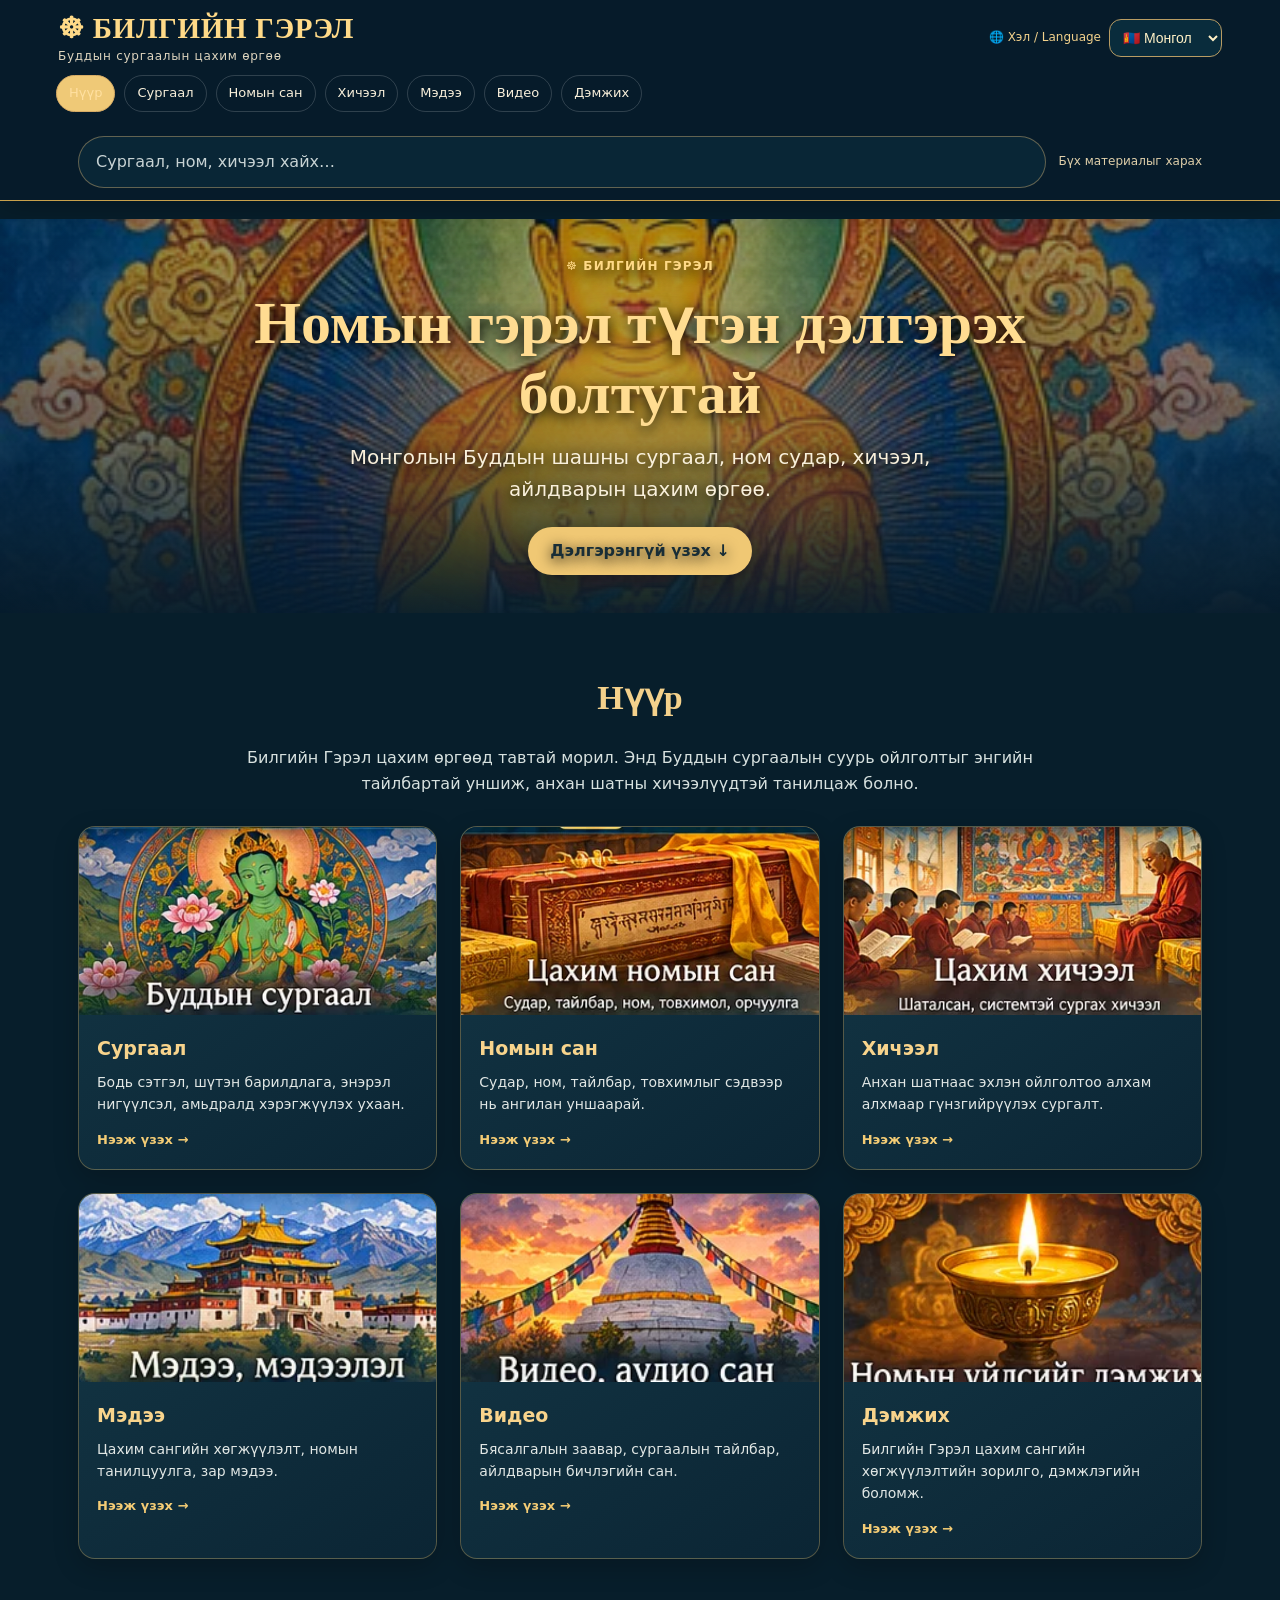
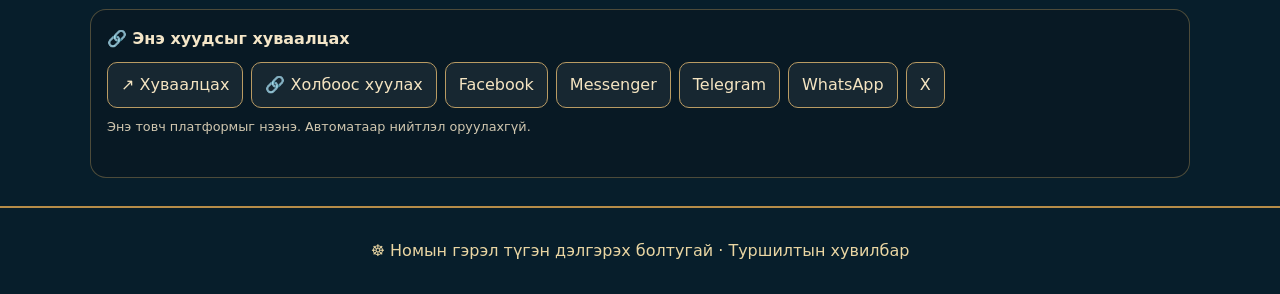
==== index.html @ 4ef9be3d "Add files via upload Signed-off-by: baajiika-cloud <baajiika@gmail.com>" ====
<!DOCTYPE html>

<html lang="mn"><head><meta charset="utf-8"/><meta content="width=device-width,initial-scale=1" name="viewport"/><meta content="#071e2b" name="theme-color"/><title>Билгийн Гэрэл — бүх төхөөрөмжийн сайт</title><style>*{box-sizing:border-box}html{scroll-behavior:smooth}body{margin:0;background:#071e2b;color:#f9f0db;font-family:system-ui,-apple-system,"Segoe UI",Arial,sans-serif;line-height:1.6}a{color:inherit}a:focus-visible{outline:3px solid #f8cb6c;outline-offset:4px}header{position:sticky;top:0;z-index:20;background:#071c2bf2;border-bottom:1px solid #c9a14c;backdrop-filter:blur(12px)}.head{max-width:1200px;margin:auto;display:flex;align-items:center;justify-content:space-between;gap:12px;padding:12px 18px}.brand{text-decoration:none;color:#ffda88;font:bold clamp(20px,3vw,29px) Georgia,serif;line-height:1.15}.brand small{display:block;color:#ded5bf;font:12px system-ui;margin-top:4px}.nav{display:flex;gap:5px;flex-wrap:wrap;justify-content:center;max-width:1200px;margin:auto;padding:0 10px 11px}.nav a{text-decoration:none;border:1px solid #ffffff2a;border-radius:999px;padding:7px 12px;font-size:13px}.nav a:hover,.nav a[aria-current=page]{background:#efc977;color:#142c37;border-color:#efc977}.hero{min-height:clamp(330px,48vw,570px);position:relative;display:grid;place-items:center;text-align:center;isolation:isolate;overflow:hidden;background:#1d4553}.hero:before{content:"";position:absolute;inset:0;z-index:-2;background-image:linear-gradient(180deg,#04152242,#05152280 55%,#061b2bee),var(--hero);background-position:center;background-size:cover;animation:reveal 1.1s ease both,zoom 24s ease-in-out infinite alternate}.hero:after{content:"";position:absolute;inset:0;z-index:-1;background:radial-gradient(ellipse,#061c2a24 0%,#04162270 90%)}.hero-inner{padding:38px 18px;max-width:900px;text-shadow:0 3px 14px #000}.eyebrow{color:#ffda87;font-weight:700;letter-spacing:.1em;font-size:12px}.hero h1{font:bold clamp(30px,6vw,60px) Georgia,serif;color:#ffdc91;line-height:1.16;margin:13px auto}.hero p{font-size:clamp(14px,2vw,20px);max-width:680px;margin:0 auto}.cta{display:inline-block;text-decoration:none;background:#f0c874;color:#182d36;border-radius:30px;padding:11px 22px;font-weight:750;margin-top:22px;box-shadow:0 5px 25px #0005}.container{max-width:1160px;margin:auto;padding:36px 18px 64px}.intro{max-width:820px;margin:0 auto 30px;text-align:center}.intro h2{font:700 clamp(23px,4vw,34px) Georgia,serif;color:#f4d18b}.intro p{color:#d7e1df}.grid{display:grid;grid-template-columns:repeat(3,minmax(0,1fr));gap:18px}.card{display:block;text-decoration:none;background:#102f3d;border:1px solid #ad8c4a78;border-radius:17px;overflow:hidden;box-shadow:0 8px 26px #0003;transition:transform .25s,box-shadow .25s}.card:hover{transform:translateY(-5px);box-shadow:0 14px 30px #0007}.card img{width:100%;aspect-ratio:16/9;object-fit:cover;display:block}.card .content{padding:18px}.card h3{margin:0 0 7px;color:#f8d48c;font-size:19px}.card p{font-size:14px;color:#e1e7e5;margin:0 0 10px}.more{color:#f4cc75;font-weight:700;font-size:13px}.article{max-width:800px;margin:auto;background:#102d3b;border:1px solid #c5a35c69;border-radius:18px;padding:clamp(20px,5vw,45px)}.article h2{color:#f5d18b;font:700 clamp(24px,4vw,36px) Georgia,serif}.article p{white-space:pre-line;font-size:16px;line-height:1.95}.back{display:inline-block;margin-bottom:12px;color:#f4cf80}.notice{border-left:3px solid #e8c77d;padding:14px 18px;background:#1d3a44;color:#e6dfc9;border-radius:6px;margin-top:22px}.foot{background:#061724;border-top:1px solid #947641;padding:28px 16px;text-align:center;color:#d8cbaa;font-size:13px}.foot b{color:#f6d38b}.section-tiles{margin-top:24px}.tag{color:#f0cc86;font-size:12px;letter-spacing:.06em}@keyframes reveal{from{opacity:.35}to{opacity:1}}@keyframes zoom{from{transform:scale(1)}to{transform:scale(1.08)}}@media(max-width:800px){.grid{grid-template-columns:repeat(2,minmax(0,1fr))}.nav{flex-wrap:nowrap;justify-content:flex-start;overflow-x:auto;scrollbar-width:thin;padding-bottom:10px}.nav a{white-space:nowrap;flex:none}.hero{min-height:370px}}@media(max-width:520px){.grid{grid-template-columns:1fr}.head{padding:11px 14px}.hero{min-height:350px}.hero-inner{padding:25px 16px}.container{padding:25px 14px 45px}.card img{aspect-ratio:2/1}}@media(prefers-reduced-motion:reduce){*,*:before,*:after{animation:none!important;transition:none!important;scroll-behavior:auto!important}}

.page-section{scroll-margin-top:116px;border-bottom:2px solid #b68c48;min-height:55vh} .page-section:not(:first-child){padding-top:18px}.page-section:not(:first-child) .hero{min-height:290px} .page-section:target{animation:pageIn .55s ease both}@keyframes pageIn{from{opacity:.45;transform:translateY(15px)}to{opacity:1;transform:translateY(0)}} .nav{overflow-x:auto;flex-wrap:nowrap;justify-content:flex-start;scrollbar-width:thin}.nav a{white-space:nowrap;flex:none} .page-section .container{padding-bottom:32px} @media(prefers-reduced-motion:reduce){*,*:before,*:after{animation:none!important;scroll-behavior:auto!important}}
/* 2026 design refresh */
:root{color-scheme:dark;--gold:#f4d18b;--ink:#071e2b}body{overflow-x:hidden}html{scroll-padding-top:128px}header{box-shadow:0 6px 28px #0004}.head{min-height:68px}.brand{letter-spacing:.025em}.nav{gap:9px;padding:0 16px 12px}.nav a{transition:background .2s,transform .2s}.nav a:active{transform:scale(.96)}.card{background:linear-gradient(145deg,#143746,#0b2534);border-color:#d4af635c}.card img{background:#1b4350}.card .content{min-height:125px}.article{box-shadow:0 20px 70px #0003}.article p{overflow-wrap:anywhere}.hero:after{pointer-events:none}.tool-row{max-width:1160px;margin:0 auto;padding:12px 18px;display:flex;align-items:center;gap:12px;flex-wrap:wrap}.search-input{flex:1;min-width:180px;border:1px solid #bba06d80;border-radius:999px;background:#092636;color:#fff;padding:12px 17px;font:inherit}.search-input::placeholder{color:#c8d3d4}.tool-note{font-size:12px;color:#dfcfaa}.quick-btn{border:1px solid #caa65d;border-radius:999px;background:#163947;color:#f9dda0;padding:9px 14px;cursor:pointer;font:inherit}.lesson-actions{display:flex;gap:8px;flex-wrap:wrap;margin-top:14px}.lesson-btn{border:1px solid #cba763;border-radius:10px;padding:9px 12px;color:#ffe4a7;background:#173c48;cursor:pointer;font:inherit}.lesson-btn[aria-pressed=true]{background:#f1ce86;color:#08202c}.reading-guide{background:#0b2b39;border:1px solid #bda06755;border-radius:16px;padding:20px;margin:22px auto;max-width:800px}.reading-guide h3{color:#f4d18b;margin-top:0}.reading-guide p{margin:9px 0}.search-empty{padding:16px;color:#f2d69b}.mobile-top{display:none}.skip-link{position:absolute;left:-999px;top:0;background:#f4d18b;color:#081d29;padding:10px;z-index:100}.skip-link:focus{left:8px}@media(max-width:640px){.head{min-height:58px}.brand{font-size:20px}.mobile-top{display:flex;align-items:center;gap:9px}.nav{scroll-snap-type:x proximity}.nav a{scroll-snap-align:start;min-height:39px;display:inline-flex;align-items:center}.hero{min-height:320px}.hero h1{font-size:clamp(29px,9vw,42px)}.card .content{padding:16px}.article{border-radius:12px;padding:20px 17px}.tool-row{padding:10px 14px}.page-section{scroll-margin-top:112px}}@media(min-width:1200px){.grid{gap:23px}.card img{aspect-ratio:1.9}}
.card[hidden]{display:none!important}
/* Билгийн Гэрэл · хөдөлгөөнт, дасан зохицох загвар */
.menu-toggle{display:none;align-items:center;gap:9px;background:#173c4b;color:#ffe0a0;border:1px solid #d9b66b;border-radius:12px;padding:10px 14px;font-weight:750;font-size:15px;cursor:pointer}
.menu-toggle svg{width:22px;height:22px;stroke:currentColor;fill:none;stroke-width:2;stroke-linecap:round}
.hero:before{animation:reveal 1.1s ease both,zoom 32s ease-in-out infinite alternate;background-position:center 43%;filter:saturate(1.08) brightness(1.1)}
.hero:after{background:radial-gradient(ellipse at 50% 38%,transparent 0%,#04182742 64%,#041827b3 100%)}
.hero-inner{position:relative;z-index:1;animation:heroRise .8s ease both}
.hero .cta{transition:transform .25s ease,box-shadow .25s ease}
.hero .cta:hover{transform:translateY(-3px);box-shadow:0 10px 28px #0007}
.card{transition:transform .35s ease,box-shadow .35s ease,border-color .35s ease}
.card:hover{transform:translateY(-6px);box-shadow:0 16px 36px #0005}
@keyframes heroRise{from{opacity:0;transform:translateY(16px)}to{opacity:1;transform:translateY(0)}}
@keyframes softGlow{0%,100%{opacity:.25;transform:scale(.96)}50%{opacity:.5;transform:scale(1.06)}}
.hero .hero-inner:before{content:"";position:absolute;inset:3% 14%;z-index:-1;pointer-events:none;background:radial-gradient(ellipse,#f3ca7655,transparent 68%);filter:blur(34px);animation:softGlow 9s ease-in-out infinite}
.reveal-on-scroll{opacity:0;transform:translateY(17px);transition:opacity .65s ease,transform .65s ease}
.reveal-on-scroll.is-visible{opacity:1;transform:none}
@media(max-width:720px){
 .head{padding:12px 16px;min-height:76px}.brand{font-size:clamp(20px,5.2vw,25px)}
 .menu-toggle{display:inline-flex;flex-shrink:0}
 header .nav{display:grid;grid-template-columns:repeat(2,minmax(0,1fr));gap:9px;max-height:0;overflow:hidden;visibility:hidden;opacity:0;padding:0 16px;margin:0;transition:max-height .36s ease,opacity .3s ease,padding .3s ease,visibility .3s}
 header.menu-open .nav{max-height:400px;visibility:visible;opacity:1;padding:10px 16px 16px}
 header .nav a{font-size:15px;text-align:center;padding:12px 8px;background:#103545;border-radius:12px}
 .hero{min-height:clamp(380px,75svh,570px)}
 .hero h1{font-size:clamp(29px,8.4vw,43px);line-height:1.16;max-width:580px}
 .hero-inner{padding:34px 20px 40px}
 .hero p{font-size:clamp(14px,3.8vw,17px);line-height:1.55}
 .hero:before{background-position:center 40%}
 .hero .cta{font-size:16px;padding:11px 20px}
}
@media(max-width:390px){.brand{font-size:19px}.brand small{font-size:10px}.menu-toggle{padding:9px 11px;font-size:14px}}
@media(prefers-reduced-motion:reduce){html{scroll-behavior:auto}.hero:before,.hero-inner,.hero .hero-inner:before{animation:none!important}.reveal-on-scroll{opacity:1;transform:none;transition:none}.card,.hero .cta{transition:none}}

/* International library extension — keeps existing layout and content */
.head{flex-wrap:wrap}.locale-control{display:flex;align-items:center;gap:8px;margin-left:auto}.locale-control label{font-size:12px;color:#f3d28c}.locale-control select{max-width:160px;background:#092c3c;color:#fff1c6;border:1px solid #b89c63;border-radius:12px;padding:9px;font-size:14px}.world-library{max-width:1150px;margin:32px auto 60px;padding:26px;border:1px solid #b08a4b;border-radius:22px;background:linear-gradient(135deg,#0d3442,#071f2c);box-shadow:0 16px 44px #0003}.world-head{text-align:center}.world-head>span{letter-spacing:.17em;color:#c9aa70;font-size:11px}.world-head h2{font-size:clamp(25px,4vw,38px);color:#f2d28b;margin:12px 0}.world-head p{max-width:750px;margin:0 auto 24px;line-height:1.65}.world-filters{display:grid;grid-template-columns:2fr 1fr;gap:12px;margin:20px 0}.world-filters input,.world-filters select{width:100%;min-width:0;background:#082432;color:#f6e9ce;border:1px solid #9b8357;border-radius:12px;padding:14px}.world-grid{display:grid;grid-template-columns:repeat(3,minmax(0,1fr));gap:16px}.world-card{border:1px solid #5b6670;border-radius:17px;background:#103b49;padding:22px;min-width:0;transition:transform .25s ease,border-color .25s ease}.world-card:hover{transform:translateY(-4px);border-color:#e2bd76}.world-symbol{font-size:29px}.world-card h3{color:#f3d28c;margin:12px 0 4px;font-size:20px}.world-card small{color:#b8cbd0}.world-card p{line-height:1.6}.world-status{display:inline-block;color:#d7c7a5;border:1px solid #857554;border-radius:99px;padding:5px 9px;font-size:11px}.world-disclaimer{font-size:13px;color:#c6c8c4;margin:20px 0 0}@media(max-width:740px){.head{gap:10px}.locale-control{order:3;width:100%;justify-content:flex-end}.world-library{padding:16px;margin:24px 12px}.world-grid{grid-template-columns:repeat(2,minmax(0,1fr))}.world-filters{grid-template-columns:1fr}.world-card{padding:15px}.world-card h3{font-size:17px}}@media(max-width:420px){.world-grid{grid-template-columns:1fr}}@media(prefers-reduced-motion:reduce){.world-card{transition:none}.world-card:hover{transform:none}}
</style><style>
/* Нэг удаад нэг үндсэн хуудас */
.page-section{display:none!important}
.page-section.active-page{display:block!important;animation:pageEnter .35s ease both}
@keyframes pageEnter{from{opacity:.5;transform:translateY(10px)}to{opacity:1;transform:none}}
.nav a[aria-current="page"]{color:#ffe0a0;border-color:#d7ac66}
@media(prefers-reduced-motion:reduce){.page-section.active-page{animation:none}}
</style><meta content="Билгийн Гэрэл — Буддын сургаал, хичээл, олон улсын номын сан, мэдээ, видео номлолын цахим өргөө." name="description"/><meta content="website" property="og:type"/><meta content="Билгийн Гэрэл" property="og:site_name"/><meta content="Билгийн Гэрэл — Буддын сургаалын цахим өргөө" property="og:title"/><meta content="Буддын сургаал, номын сан, хичээл, мэдээ, видео номлолыг нэг дороос." property="og:description"/><meta content="https://bilgiin-gerel.vercel.app/" property="og:url"/><meta content="summary" name="twitter:card"/><meta content="Билгийн Гэрэл" name="twitter:title"/><link href="https://bilgiin-gerel.vercel.app/" rel="canonical"/><style>
.bg-share{margin:18px auto 28px;max-width:1100px;padding:16px;border:1px solid rgba(203,169,98,.35);border-radius:16px;background:rgba(10,25,35,.75);color:#f4e6c8}
.bg-share-title{font-size:1rem;font-weight:700;margin-bottom:10px}.bg-share-links{display:flex;flex-wrap:wrap;gap:8px}
.bg-share button,.bg-share a{display:inline-flex;align-items:center;justify-content:center;gap:5px;min-height:42px;padding:9px 13px;border:1px solid #b99b63;border-radius:10px;background:rgba(255,255,255,.06);color:#f5e5c2;text-decoration:none;font:inherit;cursor:pointer}
.bg-share button:focus-visible,.bg-share a:focus-visible{outline:3px solid #fff;outline-offset:2px}
.bg-share-note{font-size:.8rem;opacity:.85;margin-top:9px}.bg-share-feedback{font-size:.85rem;min-height:1.4em;margin-top:5px}
</style></head><body><a class="skip-link" href="#nuur">Үндсэн агуулга руу очих</a><header><div class="head"><a class="brand" href="#nuur">☸ БИЛГИЙН ГЭРЭЛ<small>Буддын сургаалын цахим өргөө</small></a><button aria-controls="main-nav" aria-expanded="false" class="menu-toggle" id="mobile-menu-toggle" type="button"><svg aria-hidden="true" viewbox="0 0 24 24"><path d="M4 6h16M4 12h16M4 18h16"></path></svg><span>Цэс</span></button><div class="locale-control"><label for="site-language">🌐 <span id="lang-label">Хэл / Language</span></label><select aria-label="Сайтын хэл сонгох" id="site-language"><option value="mn">🇲🇳 Монгол</option><option value="en">🇬🇧 English</option><option value="bo">🏔️ བོད་སྐད།</option><option value="zh">🇨🇳 中文</option><option value="ja">🇯🇵 日本語</option><option value="ko">🇰🇷 한국어</option><option value="ru">🇷🇺 Русский</option></select></div></div><nav aria-label="Үндсэн цэс" class="nav" id="main-nav"><a href="#nuur">Нүүр</a><a href="#surgaal">Сургаал</a><a href="#nom">Номын сан</a><a href="#hicheel">Хичээл</a><a href="#medee">Мэдээ</a><a href="#video">Видео</a><a href="#demjih">Дэмжих</a></nav><div class="tool-row" role="search"><input aria-label="Сайтын материал хайх" class="search-input" id="site-search" placeholder="Сургаал, ном, хичээл хайх…" type="search"/><span aria-live="polite" class="tool-note" id="search-status">Бүх материалыг харах</span></div></header><section class="page-section" id="nuur"><section class="hero" style="--hero:url([data-uri])"><div class="hero-inner"><div class="eyebrow">☸ БИЛГИЙН ГЭРЭЛ</div><h1>Номын гэрэл түгэн дэлгэрэх болтугай</h1><p>Монголын Буддын шашны сургаал, ном судар, хичээл, айлдварын цахим өргөө.</p><a class="cta" href="#nuur-aguulga">Дэлгэрэнгүй үзэх ↓</a></div></section><section class="container" id="nuur-aguulga"><div class="intro"><h2>Нүүр</h2><p>Билгийн Гэрэл цахим өргөөд тавтай морил. Энд Буддын сургаалын суурь ойлголтыг энгийн тайлбартай уншиж, анхан шатны хичээлүүдтэй танилцаж болно.</p></div><div class="grid section-tiles"><a class="card" href="#surgaal"><img alt="Сургаал хэсгийн дүрслэл" decoding="async" loading="lazy" src="[data-uri]"/><div class="content"><h3>Сургаал</h3><p>Бодь сэтгэл, шүтэн барилдлага, энэрэл нигүүлсэл, амьдралд хэрэгжүүлэх ухаан.</p><span class="more">Нээж үзэх →</span></div></a><a class="card" href="#nom"><img alt="Номын сан хэсгийн дүрслэл" decoding="async" loading="lazy" src="[data-uri]"/><div class="content"><h3>Номын сан</h3><p>Судар, ном, тайлбар, товхимлыг сэдвээр нь ангилан уншаарай.</p><span class="more">Нээж үзэх →</span></div></a><a class="card" href="#hicheel"><img alt="Хичээл хэсгийн дүрслэл" decoding="async" loading="lazy" src="[data-uri]"/><div class="content"><h3>Хичээл</h3><p>Анхан шатнаас эхлэн ойлголтоо алхам алхмаар гүнзгийрүүлэх сургалт.</p><span class="more">Нээж үзэх →</span></div></a><a class="card" href="#medee"><img alt="Мэдээ хэсгийн дүрслэл" decoding="async" loading="lazy" src="[data-uri]"/><div class="content"><h3>Мэдээ</h3><p>Цахим сангийн хөгжүүлэлт, номын танилцуулга, зар мэдээ.</p><span class="more">Нээж үзэх →</span></div></a><a class="card" href="#video"><img alt="Видео хэсгийн дүрслэл" decoding="async" loading="lazy" src="[data-uri]"/><div class="content"><h3>Видео</h3><p>Бясалгалын заавар, сургаалын тайлбар, айлдварын бичлэгийн сан.</p><span class="more">Нээж үзэх →</span></div></a><a class="card" href="#demjih"><img alt="Дэмжих хэсгийн дүрслэл" decoding="async" loading="lazy" src="[data-uri]"/><div class="content"><h3>Дэмжих</h3><p>Билгийн Гэрэл цахим сангийн хөгжүүлэлтийн зорилго, дэмжлэгийн боломж.</p><span class="more">Нээж үзэх →</span></div></a></div></section><div class="bg-share" data-share-section="nuur"><div class="bg-share-title">🔗 Энэ хуудсыг хуваалцах</div><div class="bg-share-links"><button data-share="native" type="button">↗ Хуваалцах</button><button data-share="copy" type="button">🔗 Холбоос хуулах</button><button data-share="facebook" type="button">Facebook</button><button data-share="messenger" type="button">Messenger</button><button data-share="telegram" type="button">Telegram</button><button data-share="whatsapp" type="button">WhatsApp</button><button data-share="x" type="button">X</button></div><div class="bg-share-note">Хуваалцах товч нь сонгосон платформыг нээнэ. Автоматаар нийтлэл оруулахгүй.</div><div aria-live="polite" class="bg-share-feedback" role="status"></div></div></section><section class="page-section" id="surgaal"><section class="hero" style="--hero:url([data-uri])"><div class="hero-inner"><div class="eyebrow">☸ БИЛГИЙН ГЭРЭЛ</div><h1>Буддын сургаал</h1><p>Бодь сэтгэл, шүтэн барилдлага, энэрэл нигүүлсэл, амьдралд хэрэгжүүлэх ухаан.</p><a class="cta" href="#surgaal-aguulga">Дэлгэрэнгүй үзэх ↓</a></div></section><section class="container" id="surgaal-aguulga"><div class="intro"><h2>Сургаал</h2><p>Сургаалын гол ойлголтуудыг эхлэгчдэд зориулан хураангуйллаа. Эдгээр нь уламжлалт судрын бүрэн орчуулга бус, танин мэдэхүйн тайлбар юм.</p></div><div class="grid section-tiles"><a class="card" href="#unshih-1"><img alt="Хутагтын дөрвөн үнэн сэдвийн дүрслэл" decoding="async" loading="lazy" src="[data-uri]"/><div class="content"><span class="tag">Сургаал</span><h3>Хутагтын дөрвөн үнэн</h3><p>Зовлон, түүний шалтгаан, гэтлэхүй, гэтлэх мөр.</p><span class="more">Дэлгэрэнгүй унших →</span></div></a><a class="card" href="#unshih-2"><img alt="Бодь сэтгэл сэдвийн дүрслэл" decoding="async" loading="lazy" src="[data-uri]"/><div class="content"><span class="tag">Сургаал</span><h3>Бодь сэтгэл</h3><p>Хамаг амьтны тусын тулд гэгээрэлд тэмүүлэх эрхэм сэтгэл.</p><span class="more">Дэлгэрэнгүй унших →</span></div></a><a class="card" href="#unshih-3"><img alt="Шүтэн барилдлага сэдвийн дүрслэл" decoding="async" loading="lazy" src="[data-uri]"/><div class="content"><span class="tag">Сургаал</span><h3>Шүтэн барилдлага</h3><p>Аливаа үзэгдэл шалтгаан, нөхцөлөөс хамааран үүсдэг.</p><span class="more">Дэлгэрэнгүй унших →</span></div></a><a class="card" href="#unshih-4"><img alt="Арван хар нүгэл ба арван цагаан буян сэдвийн дүрслэл" decoding="async" loading="lazy" src="[data-uri]"/><div class="content"><span class="tag">Сургаал</span><h3>Арван хар нүгэл ба арван цагаан буян</h3><p>Бие, хэл, сэтгэлийн үйлээ хянах тухай.</p><span class="more">Дэлгэрэнгүй унших →</span></div></a></div></section><div class="bg-share" data-share-section="surgaal"><div class="bg-share-title">🔗 Энэ хуудсыг хуваалцах</div><div class="bg-share-links"><button data-share="native" type="button">↗ Хуваалцах</button><button data-share="copy" type="button">🔗 Холбоос хуулах</button><button data-share="facebook" type="button">Facebook</button><button data-share="messenger" type="button">Messenger</button><button data-share="telegram" type="button">Telegram</button><button data-share="whatsapp" type="button">WhatsApp</button><button data-share="x" type="button">X</button></div><div class="bg-share-note">Хуваалцах товч нь сонгосон платформыг нээнэ. Автоматаар нийтлэл оруулахгүй.</div><div aria-live="polite" class="bg-share-feedback" role="status"></div></div></section><section class="page-section" id="nom"><section class="hero" style="--hero:url([data-uri])"><div class="hero-inner"><div class="eyebrow">☸ БИЛГИЙН ГЭРЭЛ</div><h1>Цахим номын сан</h1><p>Судар, ном, тайлбар, товхимлыг сэдвээр нь ангилан уншаарай.</p><a class="cta" href="#nom-aguulga">Дэлгэрэнгүй үзэх ↓</a></div></section><section class="container" id="nom-aguulga"><div class="intro"><h2>Номын сан</h2><p>Номын сангийн туршилтын хэсэгт зохиогчийн эрхийн асуудалгүй, шинээр бичсэн товч тайлбаруудыг байршуулсан. Баталгаажуулсан эх судруудыг цаашид нэмж болно.</p></div><div class="grid section-tiles"><a class="card" href="#unshih-5"><img alt="Гурван эрдэнийн тухай товч уншлага сэдвийн дүрслэл" decoding="async" loading="lazy" src="[data-uri]"/><div class="content"><span class="tag">Номын сан</span><h3>Гурван эрдэнийн тухай товч уншлага</h3><p>Бурхан, Ном, Хувраг гурвын утга.</p><span class="more">Дэлгэрэнгүй унших →</span></div></a><a class="card" href="#unshih-6"><img alt="Өдөр тутмын бясалгалын товхимол сэдвийн дүрслэл" decoding="async" loading="lazy" src="[data-uri]"/><div class="content"><span class="tag">Номын сан</span><h3>Өдөр тутмын бясалгалын товхимол</h3><p>Анхаарал, амьсгал, эргэцүүллийн энгийн дадал.</p><span class="more">Дэлгэрэнгүй унших →</span></div></a><a class="card" href="#unshih-7"><img alt="Шантидевагийн сургаалтай танилцах нь сэдвийн дүрслэл" decoding="async" loading="lazy" src="[data-uri]"/><div class="content"><span class="tag">Номын сан</span><h3>Шантидевагийн сургаалтай танилцах нь</h3><p>“Бодьсадвын явдалд орохуй” бүтээлийн сэдэвчилсэн танилцуулга.</p><span class="more">Дэлгэрэнгүй унших →</span></div></a></div><section class="world-library" id="world-library"><div class="world-head"><span>☸ INTERNATIONAL LIBRARY</span><h2 id="world-title">Олон улсын номын сан</h2><p id="world-note">Энэ хэсэгт дэлхийн олон орны эх судар, тайлбар, орчуулгыг эх сурвалж болон зохиогчийн эрхийг нягталсны дараа нэмнэ.</p></div><div class="world-filters"><input aria-label="Номын сангийн хайлт" id="world-search" placeholder="Номын нэр, хэл, сэдвээр хайх" type="search"/><select aria-label="Номын сангийн төрөл" id="world-filter"><option value="all">Бүх сан</option><option value="mn">Монгол номын сан</option><option value="bo">Төвөд номын сан</option><option value="pi">Пали судрын сан</option><option value="sa">Санскрит судрын сан</option><option value="zh">Хятад судрын сан</option><option value="other">Дэлхийн бусад орны сан</option></select></div><div class="world-grid"><article class="world-card" data-coll="mn" data-search="Монгол номын сан Mongolian texts Монгол хэл дээрх сургаал, тайлбар, ном судар"><span class="world-symbol">☸</span><h3>Монгол номын сан</h3><small>Mongolian texts</small><p>Монгол хэл дээрх сургаал, тайлбар, ном судар</p><span class="world-status">Материал нэмэхээр төлөвлөсөн</span></article><article class="world-card" data-coll="bo" data-search="Төвөд номын сан Tibetan texts Канжуур, Данжуур, төвөд хэлний тайлбар зохиол"><span class="world-symbol">📜</span><h3>Төвөд номын сан</h3><small>Tibetan texts</small><p>Канжуур, Данжуур, төвөд хэлний тайлбар зохиол</p><span class="world-status">Материал нэмэхээр төлөвлөсөн</span></article><article class="world-card" data-coll="pi" data-search="Пали судрын сан Pali Canon Типитака, Никая болон тайлбарууд"><span class="world-symbol">🍃</span><h3>Пали судрын сан</h3><small>Pali Canon</small><p>Типитака, Никая болон тайлбарууд</p><span class="world-status">Материал нэмэхээр төлөвлөсөн</span></article><article class="world-card" data-coll="sa" data-search="Санскрит судрын сан Sanskrit texts Их хөлгөний судар, шастирын эх сурвалж"><span class="world-symbol">🪷</span><h3>Санскрит судрын сан</h3><small>Sanskrit texts</small><p>Их хөлгөний судар, шастирын эх сурвалж</p><span class="world-status">Материал нэмэхээр төлөвлөсөн</span></article><article class="world-card" data-coll="zh" data-search="Хятад судрын сан Chinese texts Хятад хэлний Буддын судар, тайлбар"><span class="world-symbol">📖</span><h3>Хятад судрын сан</h3><small>Chinese texts</small><p>Хятад хэлний Буддын судар, тайлбар</p><span class="world-status">Материал нэмэхээр төлөвлөсөн</span></article><article class="world-card" data-coll="other" data-search="Дэлхийн бусад орны сан World collections Англи, Япон, Солонгос, Орос болон бусад хэл"><span class="world-symbol">🌏</span><h3>Дэлхийн бусад орны сан</h3><small>World collections</small><p>Англи, Япон, Солонгос, Орос болон бусад хэл</p><span class="world-status">Материал нэмэхээр төлөвлөсөн</span></article></div><p hidden="" id="world-empty">Илэрц олдсонгүй.</p><p class="world-disclaimer" id="world-disclaimer">Одоогоор эдгээр нь номын сангийн ангилал юм. Бодит судар, PDF болон орчуулгыг эх сурвалж, зөвшөөрлийг баталгаажуулсны дараа байршуулна.</p></section></section><div class="bg-share" data-share-section="nom"><div class="bg-share-title">🔗 Энэ хуудсыг хуваалцах</div><div class="bg-share-links"><button data-share="native" type="button">↗ Хуваалцах</button><button data-share="copy" type="button">🔗 Холбоос хуулах</button><button data-share="facebook" type="button">Facebook</button><button data-share="messenger" type="button">Messenger</button><button data-share="telegram" type="button">Telegram</button><button data-share="whatsapp" type="button">WhatsApp</button><button data-share="x" type="button">X</button></div><div class="bg-share-note">Хуваалцах товч нь сонгосон платформыг нээнэ. Автоматаар нийтлэл оруулахгүй.</div><div aria-live="polite" class="bg-share-feedback" role="status"></div></div></section><section class="page-section" id="hicheel"><section class="hero" style="--hero:url([data-uri])"><div class="hero-inner"><div class="eyebrow">☸ БИЛГИЙН ГЭРЭЛ</div><h1>Цахим хичээл</h1><p>Анхан шатнаас эхлэн ойлголтоо алхам алхмаар гүнзгийрүүлэх сургалт.</p><a class="cta" href="#hicheel-aguulga">Дэлгэрэнгүй үзэх ↓</a></div></section><section class="container" id="hicheel-aguulga"><div class="intro"><h2>Хичээл</h2><p>Хичээл бүр зорилго, товч тайлбар, өөрийгөө шалгах асуулттай. Дуусгасан хичээлийг энэ төхөөрөмж дээр түр тэмдэглэж болно.</p></div><div class="grid section-tiles"><a class="card" href="#unshih-8"><img alt="Хичээл 1 — Гурван эрдэнэ сэдвийн дүрслэл" decoding="async" loading="lazy" src="[data-uri]"/><div class="content"><span class="tag">Хичээл</span><h3>Хичээл 1 — Гурван эрдэнэ</h3><p>Анхан шат • 10 минут</p><span class="more">Дэлгэрэнгүй унших →</span></div></a><a class="card" href="#unshih-9"><img alt="Хичээл 2 — Үйл ба үр сэдвийн дүрслэл" decoding="async" loading="lazy" src="[data-uri]"/><div class="content"><span class="tag">Хичээл</span><h3>Хичээл 2 — Үйл ба үр</h3><p>Анхан шат • 12 минут</p><span class="more">Дэлгэрэнгүй унших →</span></div></a><a class="card" href="#unshih-10"><img alt="Хичээл 3 — Энэрэл нигүүлсэл сэдвийн дүрслэл" decoding="async" loading="lazy" src="[data-uri]"/><div class="content"><span class="tag">Хичээл</span><h3>Хичээл 3 — Энэрэл нигүүлсэл</h3><p>Анхан шат • 15 минут</p><span class="more">Дэлгэрэнгүй унших →</span></div></a><a class="card" href="#unshih-11"><img alt="Хичээл 4 — Шүтэн барилдлага сэдвийн дүрслэл" decoding="async" loading="lazy" src="[data-uri]"/><div class="content"><span class="tag">Хичээл</span><h3>Хичээл 4 — Шүтэн барилдлага</h3><p>Дунд шатны эхлэл • 18 минут</p><span class="more">Дэлгэрэнгүй унших →</span></div></a></div></section><div class="bg-share" data-share-section="hicheel"><div class="bg-share-title">🔗 Энэ хуудсыг хуваалцах</div><div class="bg-share-links"><button data-share="native" type="button">↗ Хуваалцах</button><button data-share="copy" type="button">🔗 Холбоос хуулах</button><button data-share="facebook" type="button">Facebook</button><button data-share="messenger" type="button">Messenger</button><button data-share="telegram" type="button">Telegram</button><button data-share="whatsapp" type="button">WhatsApp</button><button data-share="x" type="button">X</button></div><div class="bg-share-note">Хуваалцах товч нь сонгосон платформыг нээнэ. Автоматаар нийтлэл оруулахгүй.</div><div aria-live="polite" class="bg-share-feedback" role="status"></div></div></section><section class="page-section" id="medee"><section class="hero" style="--hero:url([data-uri])"><div class="hero-inner"><div class="eyebrow">☸ БИЛГИЙН ГЭРЭЛ</div><h1>Мэдээ, мэдээлэл</h1><p>Цахим сангийн хөгжүүлэлт, номын танилцуулга, зар мэдээ.</p><a class="cta" href="#medee-aguulga">Дэлгэрэнгүй үзэх ↓</a></div></section><section class="container" id="medee-aguulga"><div class="intro"><h2>Мэдээ</h2><p>Энэ хэсгийн нийтлэлүүд нь сайтын жишиг агуулга бөгөөд бодит хийд, байгууллагын албан ёсны мэдээ биш.</p></div><div class="grid section-tiles"><a class="card" href="#unshih-12"><img alt="Цахим номын өргөөний туршилтын хувилбар сэдвийн дүрслэл" decoding="async" loading="lazy" src="[data-uri]"/><div class="content"><span class="tag">Мэдээ</span><h3>Цахим номын өргөөний туршилтын хувилбар</h3><p>Сайтын хөгжүүлэлтийн тэмдэглэл</p><span class="more">Дэлгэрэнгүй унших →</span></div></a><a class="card" href="#unshih-13"><img alt="Номын сангийн агуулгыг баяжуулах төлөвлөгөө сэдвийн дүрслэл" decoding="async" loading="lazy" src="[data-uri]"/><div class="content"><span class="tag">Мэдээ</span><h3>Номын сангийн агуулгыг баяжуулах төлөвлөгөө</h3><p>Цаашдын ажлын танилцуулга</p><span class="more">Дэлгэрэнгүй унших →</span></div></a></div></section><div class="bg-share" data-share-section="medee"><div class="bg-share-title">🔗 Энэ хуудсыг хуваалцах</div><div class="bg-share-links"><button data-share="native" type="button">↗ Хуваалцах</button><button data-share="copy" type="button">🔗 Холбоос хуулах</button><button data-share="facebook" type="button">Facebook</button><button data-share="messenger" type="button">Messenger</button><button data-share="telegram" type="button">Telegram</button><button data-share="whatsapp" type="button">WhatsApp</button><button data-share="x" type="button">X</button></div><div class="bg-share-note">Хуваалцах товч нь сонгосон платформыг нээнэ. Автоматаар нийтлэл оруулахгүй.</div><div aria-live="polite" class="bg-share-feedback" role="status"></div></div></section><section class="page-section" id="video"><section class="hero" style="--hero:url([data-uri])"><div class="hero-inner"><div class="eyebrow">☸ БИЛГИЙН ГЭРЭЛ</div><h1>Видео, аудио сан</h1><p>Бясалгалын заавар, сургаалын тайлбар, айлдварын бичлэгийн сан.</p><a class="cta" href="#video-aguulga">Дэлгэрэнгүй үзэх ↓</a></div></section><section class="container" id="video-aguulga"><div class="intro"><h2>Видео</h2><p>Одоогоор бодит видео файл холбогдоогүй. Доорх картуудад цаашид хийх бичлэгүүдийн агуулга, хугацаа, зохиолын төлөвлөгөөг харууллаа.</p></div><div class="grid section-tiles"><a class="card" href="#unshih-14"><img alt="5 минутын анхаарал төвлөрүүлэх дадал сэдвийн дүрслэл" decoding="async" loading="lazy" src="[data-uri]"/><div class="content"><span class="tag">Видео</span><h3>5 минутын анхаарал төвлөрүүлэх дадал</h3><p>Видео зохиол • 5 минут</p><span class="more">Дэлгэрэнгүй унших →</span></div></a><a class="card" href="#unshih-15"><img alt="Бодь сэтгэлийн тухай богино тайлбар сэдвийн дүрслэл" decoding="async" loading="lazy" src="[data-uri]"/><div class="content"><span class="tag">Видео</span><h3>Бодь сэтгэлийн тухай богино тайлбар</h3><p>Reels зохиол • 45 секунд</p><span class="more">Дэлгэрэнгүй унших →</span></div></a></div></section><div class="bg-share" data-share-section="video"><div class="bg-share-title">🔗 Энэ хуудсыг хуваалцах</div><div class="bg-share-links"><button data-share="native" type="button">↗ Хуваалцах</button><button data-share="copy" type="button">🔗 Холбоос хуулах</button><button data-share="facebook" type="button">Facebook</button><button data-share="messenger" type="button">Messenger</button><button data-share="telegram" type="button">Telegram</button><button data-share="whatsapp" type="button">WhatsApp</button><button data-share="x" type="button">X</button></div><div class="bg-share-note">Хуваалцах товч нь сонгосон платформыг нээнэ. Автоматаар нийтлэл оруулахгүй.</div><div aria-live="polite" class="bg-share-feedback" role="status"></div></div></section><section class="page-section" id="demjih"><section class="hero" style="--hero:url([data-uri])"><div class="hero-inner"><div class="eyebrow">☸ БИЛГИЙН ГЭРЭЛ</div><h1>Номын үйлсийг дэмжих</h1><p>Билгийн Гэрэл цахим сангийн хөгжүүлэлтийн зорилго, дэмжлэгийн боломж.</p><a class="cta" href="#demjih-aguulga">Дэлгэрэнгүй үзэх ↓</a></div></section><section class="container" id="demjih-aguulga"><div class="intro"><h2>Дэмжих</h2><p>Номын санг баяжуулах, хичээл бэлтгэх, аудио, видео бүтээх ажилд дэмжлэг хэрэгтэй. Энэ туршилтын хувилбарт төлбөр, хандивын систем холбогдоогүй.</p></div><div class="article"><h2>Номын үйлсийг дэмжих</h2><p>Билгийн Гэрэл цахим санг олон нийтэд нээлттэй, эх сурвалжтай, хүртээмжтэй болгохоор хөгжүүлж байна. Цаашид ном судар, цахим сургалт, видео айлдвар болон уншлагын санг баяжуулах зорилготой.</p><div class="notice">Одоогоор хандив, төлбөрийн систем холбогдоогүй. Энэ хуудсаар төлбөр шилжүүлэх боломжгүй.</div></div></section><div class="bg-share" data-share-section="demjih"><div class="bg-share-title">🔗 Энэ хуудсыг хуваалцах</div><div class="bg-share-links"><button data-share="native" type="button">↗ Хуваалцах</button><button data-share="copy" type="button">🔗 Холбоос хуулах</button><button data-share="facebook" type="button">Facebook</button><button data-share="messenger" type="button">Messenger</button><button data-share="telegram" type="button">Telegram</button><button data-share="whatsapp" type="button">WhatsApp</button><button data-share="x" type="button">X</button></div><div class="bg-share-note">Хуваалцах товч нь сонгосон платформыг нээнэ. Автоматаар нийтлэл оруулахгүй.</div><div aria-live="polite" class="bg-share-feedback" role="status"></div></div></section><section class="page-section" id="unshih-1"><section class="hero" style="--hero:url([data-uri])"><div class="hero-inner"><div class="eyebrow">Сургаал</div><h1>Хутагтын дөрвөн үнэн</h1><p>Зовлон, түүний шалтгаан, гэтлэхүй, гэтлэх мөр.</p></div></section><section class="container"><article class="article"><a class="back" href="#surgaal">← Сургаал хэсэгт буцах</a><h2>Хутагтын дөрвөн үнэн</h2><p>Зовлонгийн үнэн: нөхцөлдсөн амьдралд ханамжгүй байдал, өөрчлөлт, зовлон оршино.

Зовлонгийн шалтгааны үнэн: хүсэл шунал, зууралдал болон мунхагийн нөлөөгөөр зовлон үүснэ.

Зовлонгоос гэтлэхүйн үнэн: зовлонгийн шалтгаан арилах боломжтой.

Гэтлэх мөрийн үнэн: хутагтын найман гишүүнт мөрийг даган хэрэгжүүлнэ.

Эргэцүүлэх нь: Миний өнөөдрийн бухимдал ямар нөхцөлөөс үүсэв?</p><div class="notice">Энэ нь танин мэдэхүйн зориулалттай товч тайлбар бөгөөд эх судрын бүрэн орчуулга биш.</div><div class="reading-guide"><h3>Өдөр тутам хэрэгжүүлэх нь</h3><p>Зовлонг танихдаа зөвхөн биеийн өвдөлтийг бус, өөрчлөгдөх зүйлээс байнгын ханамж эрэх сэтгэлийг ажиглана. Шалтгааныг нь ойлгох нь буруутан хайхаас илүү тустай. Найман гишүүнт мөр нь зөв үзэл, зөв бодол, зөв үг, зөв үйл, зөв амьжиргаа, зөв хичээл зүтгэл, зөв дурдал, зөв төвлөрлөөс бүрдэнэ.</p><p>Эх сурвалжийн чиглэл: Дхаммачаккаппаваттана сутта (SN 56.11). Энд эх сурвалжийг үгчлэн орчуулаагүй.</p></div></article></section></section><section class="page-section" id="unshih-2"><section class="hero" style="--hero:url([data-uri])"><div class="hero-inner"><div class="eyebrow">Сургаал</div><h1>Бодь сэтгэл</h1><p>Хамаг амьтны тусын тулд гэгээрэлд тэмүүлэх эрхэм сэтгэл.</p></div></section><section class="container"><article class="article"><a class="back" href="#surgaal">← Сургаал хэсэгт буцах</a><h2>Бодь сэтгэл</h2><p>Бодь сэтгэл гэдэг нь зөвхөн өөрийн амар амгаланг бус, хамаг амьтны тусын тулд төгс гэгээрэлд хүрэхийг зорьсон сэтгэл юм.

Өдөр тутмын дадал: “Өнөөдөр миний үг, үйл бусдад тустай байх болтугай” гэж өглөө бүр санаарай.

Энэрэл нигүүлсэл нь бодь сэтгэлийг хөгжүүлэх чухал үндэс болдог.</p><div class="notice">Энэ нь танин мэдэхүйн зориулалттай товч тайлбар бөгөөд эх судрын бүрэн орчуулга биш.</div><div class="reading-guide"><h3>Бодь сэтгэлийн хоёр тал</h3><p>Хүсэмжит бодь сэтгэл нь хамаг амьтны тусын тулд гэгээрэхийг чин сэтгэлээсээ зорих явдал. Үйл хэрэгт орсон бодь сэтгэл нь тэрхүү зорилгоо өглөг, ёс суртахуун, тэвчээр, хичээл зүтгэл, бясалгал, билгүүн ухааны дадлаар хэрэгжүүлэхийг хэлнэ.</p><p>Унших чиглэл: Шантидева, «Бодьсадвын явдалд орохуй», I–III бүлгийн сэдвүүд.</p></div></article></section></section><section class="page-section" id="unshih-3"><section class="hero" style="--hero:url([data-uri])"><div class="hero-inner"><div class="eyebrow">Сургаал</div><h1>Шүтэн барилдлага</h1><p>Аливаа үзэгдэл шалтгаан, нөхцөлөөс хамааран үүсдэг.</p></div></section><section class="container"><article class="article"><a class="back" href="#surgaal">← Сургаал хэсэгт буцах</a><h2>Шүтэн барилдлага</h2><p>Юмс үзэгдэл бие даан, бусдаас үл хамааран оршихгүй; шалтгаан нөхцөл бүрдэхэд үүсэж, нөхцөл өөрчлөгдөхөд хувирна.

Үр, хөрс, ус, дулаан бүрдэхэд ургамал ургах нь энгийн жишээ юм.

Шүтэн барилдлагыг ойлгох нь юмсыг туйлшран баримтлах сэтгэлийг зөөлрүүлэхэд тусална.</p><div class="notice">Энэ нь танин мэдэхүйн зориулалттай товч тайлбар бөгөөд эх судрын бүрэн орчуулга биш.</div><div class="reading-guide"><h3>Энгийн жишээ ба анхаарах зүйл</h3><p>Нэг аяга цай ус, ургамал, дулаан, хөдөлмөр зэрэг олон нөхцөлд тулгуурлан бий болдог. Үүнтэй адил бидний сэтгэлийн төлөв ч шалтгаан, нөхцөлөөс хамааран өөрчлөгдөнө. Шүтэн барилдлага нь «юу ч байхгүй» гэсэн үг биш; харин юмс өөрөөсөө, бусдаас үл хамаарах мөн чанартай оршдоггүйг эргэцүүлэх үндэс юм.</p><p>Унших чиглэл: Шүтэн барилдлагын тухай Буддын эх сурвалжууд; гүнзгий тайлбарыг мэргэшсэн багшаас лавлана.</p></div></article></section></section><section class="page-section" id="unshih-4"><section class="hero" style="--hero:url([data-uri])"><div class="hero-inner"><div class="eyebrow">Сургаал</div><h1>Арван хар нүгэл ба арван цагаан буян</h1><p>Бие, хэл, сэтгэлийн үйлээ хянах тухай.</p></div></section><section class="container"><article class="article"><a class="back" href="#surgaal">← Сургаал хэсэгт буцах</a><h2>Арван хар нүгэл ба арван цагаан буян</h2><p>Биеэр үйлдэх гурван хар нүгэл: амь таслах, эс өгснийг авах, буруу хурьцах.

Хэлээр үйлдэх дөрвөн хар нүгэл: худал хэлэх, хов хэлэх, ширүүн үг хэлэх, дэмий чалчих.

Сэтгэлээр үйлдэх гурван хар нүгэл: шунах, хорлох сэтгэл, буруу үзэл.

Эдгээрийг тэвчиж, эсрэг сайн үйлсийг бүтээх нь арван цагаан буяны дадал болно.</p><div class="notice">Энэ нь танин мэдэхүйн зориулалттай товч тайлбар бөгөөд эх судрын бүрэн орчуулга биш.</div><div class="reading-guide"><h3>Арван цагаан буяныг дадуулах нь</h3><p>Амьтны амийг хамгаалах, бусдын өмчийг хүндэтгэх, харилцаанд хариуцлагатай байх нь биеийн сайн үйл. Үнэн үг хэлэх, эвийг эрхэмлэх, эелдэг бөгөөд утгатай ярих нь хэлний сайн үйл. Бусдын сайн сайханд баярлах, энэрэнгүй сэтгэл төрүүлэх, үйл ба үрийг зөв эргэцүүлэх нь сэтгэлийн сайн дадал юм.</p><p>Энэ нь уламжлалт арван буянт үйлийн танин мэдэхүйн хураангуй тайлбар.</p></div></article></section></section><section class="page-section" id="unshih-5"><section class="hero" style="--hero:url([data-uri])"><div class="hero-inner"><div class="eyebrow">Номын сан</div><h1>Гурван эрдэнийн тухай товч уншлага</h1><p>Бурхан, Ном, Хувраг гурвын утга.</p></div></section><section class="container"><article class="article"><a class="back" href="#nom">← Номын сан хэсэгт буцах</a><h2>Гурван эрдэнийн тухай товч уншлага</h2><p>Буддын шашинд Бурхан, Ном, Хувраг гурвыг Гурван эрдэнэ хэмээн нэрлэдэг.

Бурхан нь төгс гэгээрсэн багш; Ном нь гэгээрэлд хүргэх сургаал, хэрэгжүүлэх мөр; Хувраг нь номын мөрийг хэрэгжүүлэгч ариун чуулган юм.

Энэ бол шинээр найруулсан танилцуулга бөгөөд уламжлалт судрын эх текст биш.</p><div class="notice">Энэ нь танин мэдэхүйн зориулалттай товч тайлбар бөгөөд эх судрын бүрэн орчуулга биш.</div></article></section></section><section class="page-section" id="unshih-6"><section class="hero" style="--hero:url([data-uri])"><div class="hero-inner"><div class="eyebrow">Номын сан</div><h1>Өдөр тутмын бясалгалын товхимол</h1><p>Анхаарал, амьсгал, эргэцүүллийн энгийн дадал.</p></div></section><section class="container"><article class="article"><a class="back" href="#nom">← Номын сан хэсэгт буцах</a><h2>Өдөр тутмын бясалгалын товхимол</h2><p>1. Тайван сууж, биеэ суллана.
2. Амьсгалаа хүчлэхгүй ажиглана.
3. Анхаарал сарнихад зөөлөн буцаана.
4. Өөртөө болон бусдад сайн сайхныг хүснэ.
5. Өдрийн үйлээ эргэцүүлнэ.

Эхлээд 3–5 минут дадлага хийж болно.</p><div class="notice">Энэ нь танин мэдэхүйн зориулалттай товч тайлбар бөгөөд эх судрын бүрэн орчуулга биш.</div></article></section></section><section class="page-section" id="unshih-7"><section class="hero" style="--hero:url([data-uri])"><div class="hero-inner"><div class="eyebrow">Номын сан</div><h1>Шантидевагийн сургаалтай танилцах нь</h1><p>“Бодьсадвын явдалд орохуй” бүтээлийн сэдэвчилсэн танилцуулга.</p></div></section><section class="container"><article class="article"><a class="back" href="#nom">← Номын сан хэсэгт буцах</a><h2>Шантидевагийн сургаалтай танилцах нь</h2><p>Шантидевагийн “Бодьсадвын явдалд орохуй” бүтээл нь бодь сэтгэл төрүүлэх, сахих, тэвчээр, хичээл зүтгэл, бясалгал, билгүүн ухааны тухай өгүүлдэг.

Энд эх зохиолын орчуулгыг хуулбарлаагүй, зөвхөн сэдэвчилсэн танилцуулга өгч байна.</p><div class="notice">Энэ нь танин мэдэхүйн зориулалттай товч тайлбар бөгөөд эх судрын бүрэн орчуулга биш.</div></article></section></section><section class="page-section" id="unshih-8"><section class="hero" style="--hero:url([data-uri])"><div class="hero-inner"><div class="eyebrow">Хичээл</div><h1>Хичээл 1 — Гурван эрдэнэ</h1><p>Анхан шат • 10 минут</p></div></section><section class="container"><article class="article"><a class="back" href="#hicheel">← Хичээл хэсэгт буцах</a><h2>Хичээл 1 — Гурван эрдэнэ</h2><p>Зорилго: Гурван эрдэнийн утгыг ялгаж ойлгох.

Бурхан — гэгээрлийн үлгэр дуурайл.
Ном — гэтлэхүйн замыг заах сургаал.
Хувраг — тэрхүү сургаалыг хэрэгжүүлэгч ариун чуулган.

Дасгал: Гурван эрдэнэ тус бүрийн утгыг өөрийн үгээр тайлбарлаарай.</p><div class="notice">Энэ нь танин мэдэхүйн зориулалттай товч тайлбар бөгөөд эх судрын бүрэн орчуулга биш.</div><div class="reading-guide"><h3>Өөрийгөө шалгах</h3><p>1. Бурхан, Ном, Хувраг гурвыг яагаад «эрдэнэ» гэж нэрлэдэг вэ? 2. Номыг зөвхөн уншихаас гадна амьдралд хэрхэн хэрэгжүүлж болох вэ?</p><p>Дадал: Өнөөдөр нэг сайн үйлийг ухамсартайгаар хийж тэмдэглээрэй.</p></div><div class="lesson-actions"><button aria-pressed="false" class="lesson-btn" data-lesson="unshih-8" type="button">✓ Хичээлээ дуусгасан гэж тэмдэглэх</button></div></article></section></section><section class="page-section" id="unshih-9"><section class="hero" style="--hero:url([data-uri])"><div class="hero-inner"><div class="eyebrow">Хичээл</div><h1>Хичээл 2 — Үйл ба үр</h1><p>Анхан шат • 12 минут</p></div></section><section class="container"><article class="article"><a class="back" href="#hicheel">← Хичээл хэсэгт буцах</a><h2>Хичээл 2 — Үйл ба үр</h2><p>Зорилго: Санаатай үйл ба түүний үр дагаврыг ойлгох.

Буддын сургаалд үйл нь санаа зорилготой бие, хэл, сэтгэлийн үйлдлийг голлон заадаг.

Дасгал: Өнөөдөр бусдад тустай нэг үг хэлж, нэг сайн үйл хийгээд үр нөлөөг нь ажиглаарай.</p><div class="notice">Энэ нь танин мэдэхүйн зориулалттай товч тайлбар бөгөөд эх судрын бүрэн орчуулга биш.</div><div class="reading-guide"><h3>Өөрийгөө шалгах</h3><p>1. Санаа зорилго үйлдлийн ёс суртахууны үнэлгээнд ямар нөлөөтэй вэ? 2. Өнөөдрийн нэг үг бусдад ямар үр дагавар авчирсан бэ?</p><p>Дадал: Өдрийн төгсгөлд бие, хэл, сэтгэлийн нэг үйлээ эргэцүүлээрэй.</p></div><div class="lesson-actions"><button aria-pressed="false" class="lesson-btn" data-lesson="unshih-9" type="button">✓ Хичээлээ дуусгасан гэж тэмдэглэх</button></div></article></section></section><section class="page-section" id="unshih-10"><section class="hero" style="--hero:url([data-uri])"><div class="hero-inner"><div class="eyebrow">Хичээл</div><h1>Хичээл 3 — Энэрэл нигүүлсэл</h1><p>Анхан шат • 15 минут</p></div></section><section class="container"><article class="article"><a class="back" href="#hicheel">← Хичээл хэсэгт буцах</a><h2>Хичээл 3 — Энэрэл нигүүлсэл</h2><p>Зорилго: Бусдын сайн сайхныг хүсэх, зовлонгоос ангижрахыг хүсэх сэтгэлийг хөгжүүлэх.

Дасгал: Өөртөө, дотнын хүндээ, танихгүй нэгэнд сайн сайхныг хүсэх сэтгэл төрүүлж үзээрэй.

Асуулт: Энэрэнгүй үг бусдад ямар нөлөө үзүүлдэг вэ?</p><div class="notice">Энэ нь танин мэдэхүйн зориулалттай товч тайлбар бөгөөд эх судрын бүрэн орчуулга биш.</div><div class="reading-guide"><h3>Өөрийгөө шалгах</h3><p>1. Бусдыг жаргалтай байгаасай гэж хүсэх, зовлонгоос ангижраасай гэж хүсэх хоёрын ялгаа юу вэ? 2. Хэцүү нөхцөлд энэрэнгүй үг хэлэх ямар боломж байна вэ?</p><p>Дадал: Танихгүй нэг хүнд ч сайн сайхныг чин сэтгэлээсээ хүсээрэй.</p></div><div class="lesson-actions"><button aria-pressed="false" class="lesson-btn" data-lesson="unshih-10" type="button">✓ Хичээлээ дуусгасан гэж тэмдэглэх</button></div></article></section></section><section class="page-section" id="unshih-11"><section class="hero" style="--hero:url([data-uri])"><div class="hero-inner"><div class="eyebrow">Хичээл</div><h1>Хичээл 4 — Шүтэн барилдлага</h1><p>Дунд шатны эхлэл • 18 минут</p></div></section><section class="container"><article class="article"><a class="back" href="#hicheel">← Хичээл хэсэгт буцах</a><h2>Хичээл 4 — Шүтэн барилдлага</h2><p>Зорилго: Шалтгаан ба нөхцөлийн хамаарлыг өдөр тутмын жишээгээр ойлгох.

Нэг аяга цай хүртэл ус, цайны навч, дулаан, хүний хөдөлмөр зэрэг олон нөхцөлөөс хамаардаг.

Дасгал: Өнөөдрийн хэрэглэсэн нэг зүйлийн үүсэх нөхцөлүүдийг бичээрэй.</p><div class="notice">Энэ нь танин мэдэхүйн зориулалттай товч тайлбар бөгөөд эх судрын бүрэн орчуулга биш.</div><div class="reading-guide"><h3>Өөрийгөө шалгах</h3><p>1. Өнөөдрийн сэтгэл санаанд нөлөөлсөн гурван нөхцөлийг нэрлээрэй. 2. Нөхцөлийг өөрчилснөөр үр дүн өөрчлөгдөж болох уу?</p><p>Дадал: Өөрчлөгдөж буй нэг үзэгдлийг шүүмжлэлгүй ажиглаарай.</p></div><div class="lesson-actions"><button aria-pressed="false" class="lesson-btn" data-lesson="unshih-11" type="button">✓ Хичээлээ дуусгасан гэж тэмдэглэх</button></div></article></section></section><section class="page-section" id="unshih-12"><section class="hero" style="--hero:url([data-uri])"><div class="hero-inner"><div class="eyebrow">Мэдээ</div><h1>Цахим номын өргөөний туршилтын хувилбар</h1><p>Сайтын хөгжүүлэлтийн тэмдэглэл</p></div></section><section class="container"><article class="article"><a class="back" href="#medee">← Мэдээ хэсэгт буцах</a><h2>Цахим номын өргөөний туршилтын хувилбар</h2><p>Билгийн Гэрэл цахим сангийн туршилтын хувилбарт үндсэн цэсүүд, унших материал, хичээлийн карт, хайлт, дэлгэцэд дасан зохицох загварыг оруулав.

Энэ нь нийтэд зориулсан албан ёсны мэдээ бус, хөгжүүлэлтийн танилцуулга юм.</p><div class="notice">Энэ нь танин мэдэхүйн зориулалттай товч тайлбар бөгөөд эх судрын бүрэн орчуулга биш.</div></article></section></section><section class="page-section" id="unshih-13"><section class="hero" style="--hero:url([data-uri]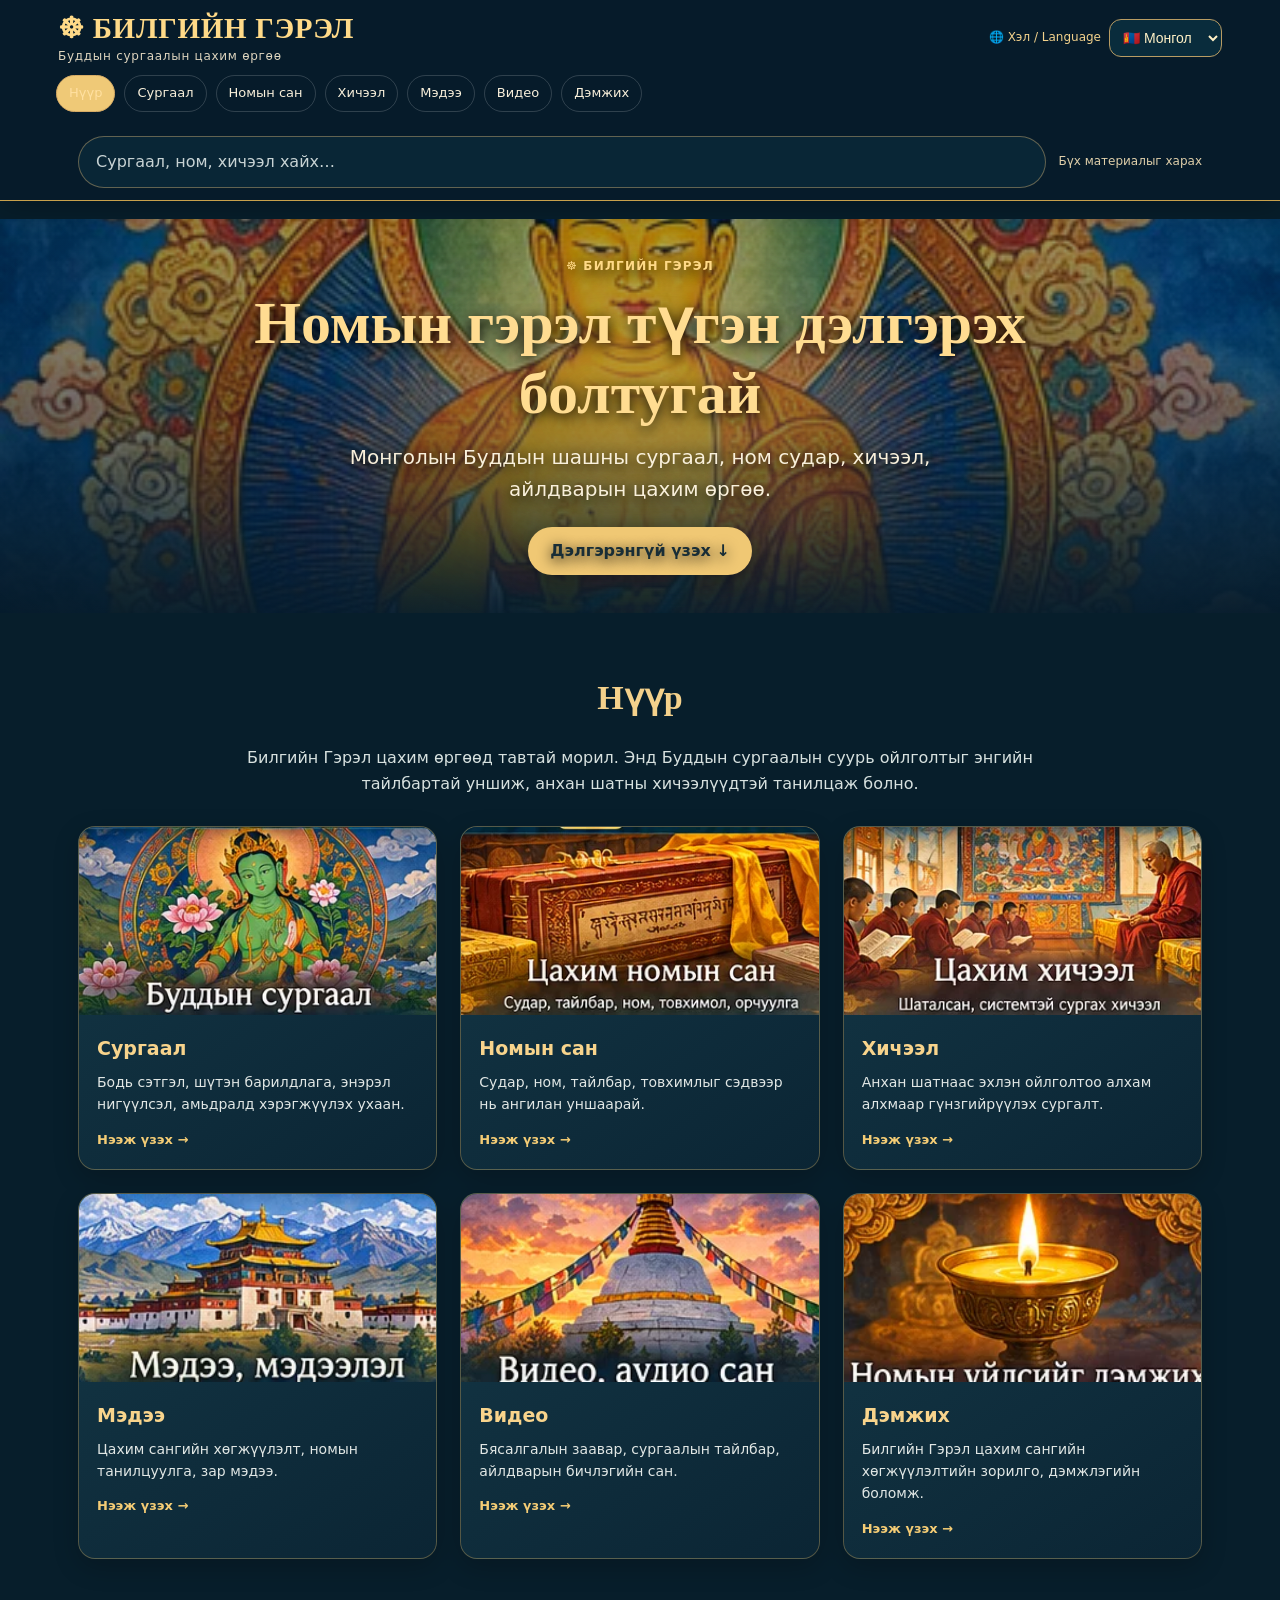
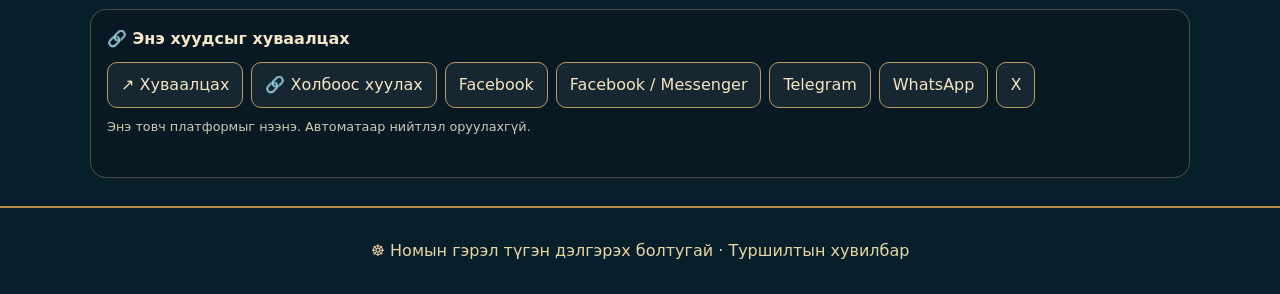
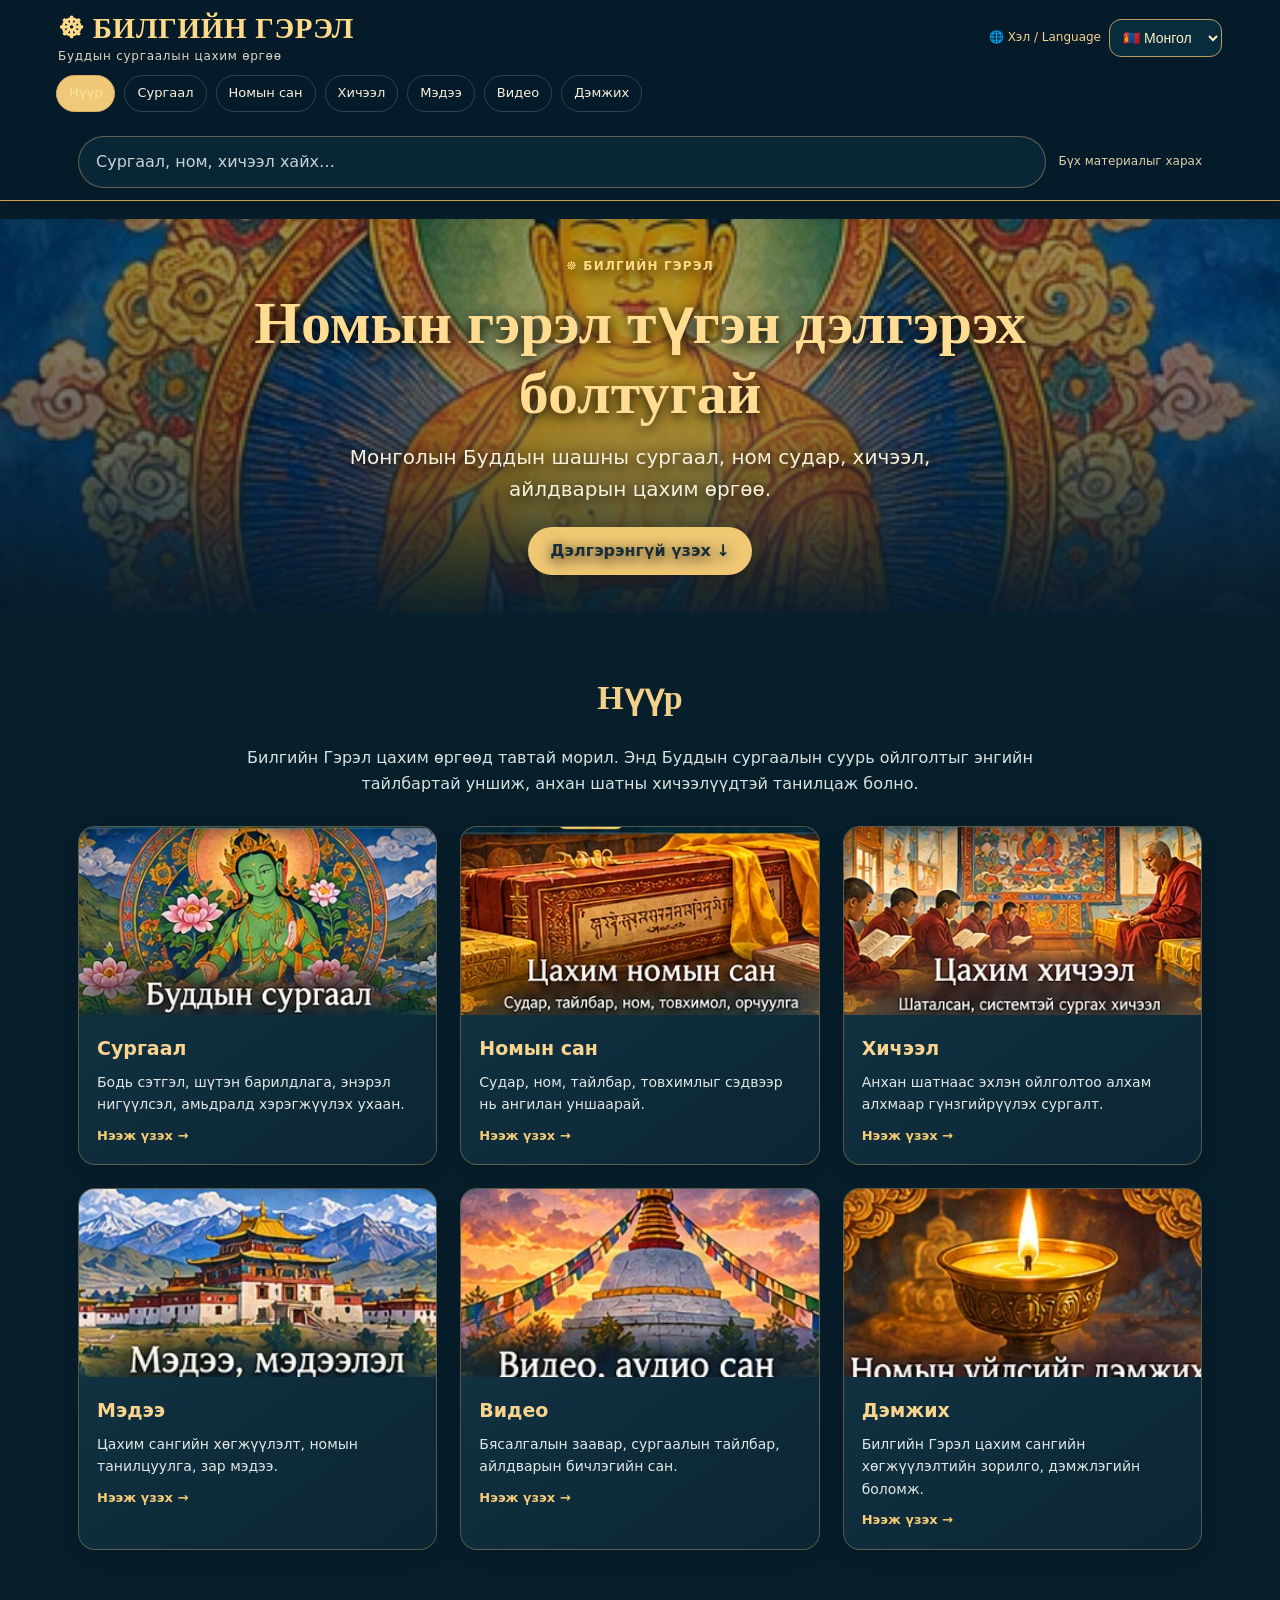
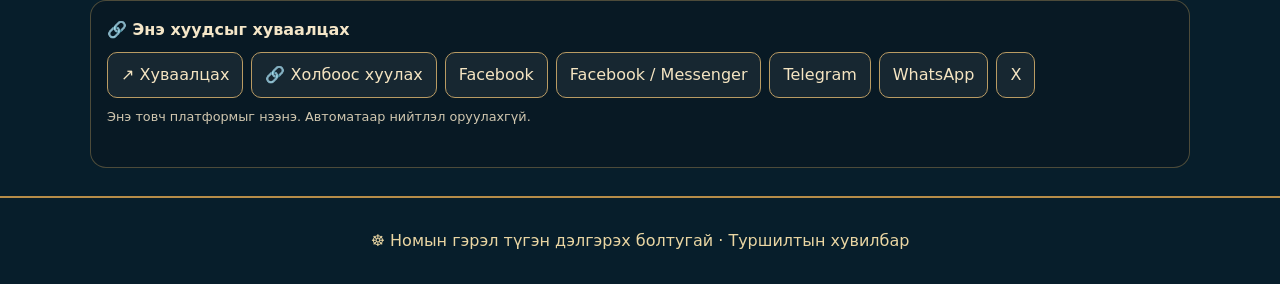
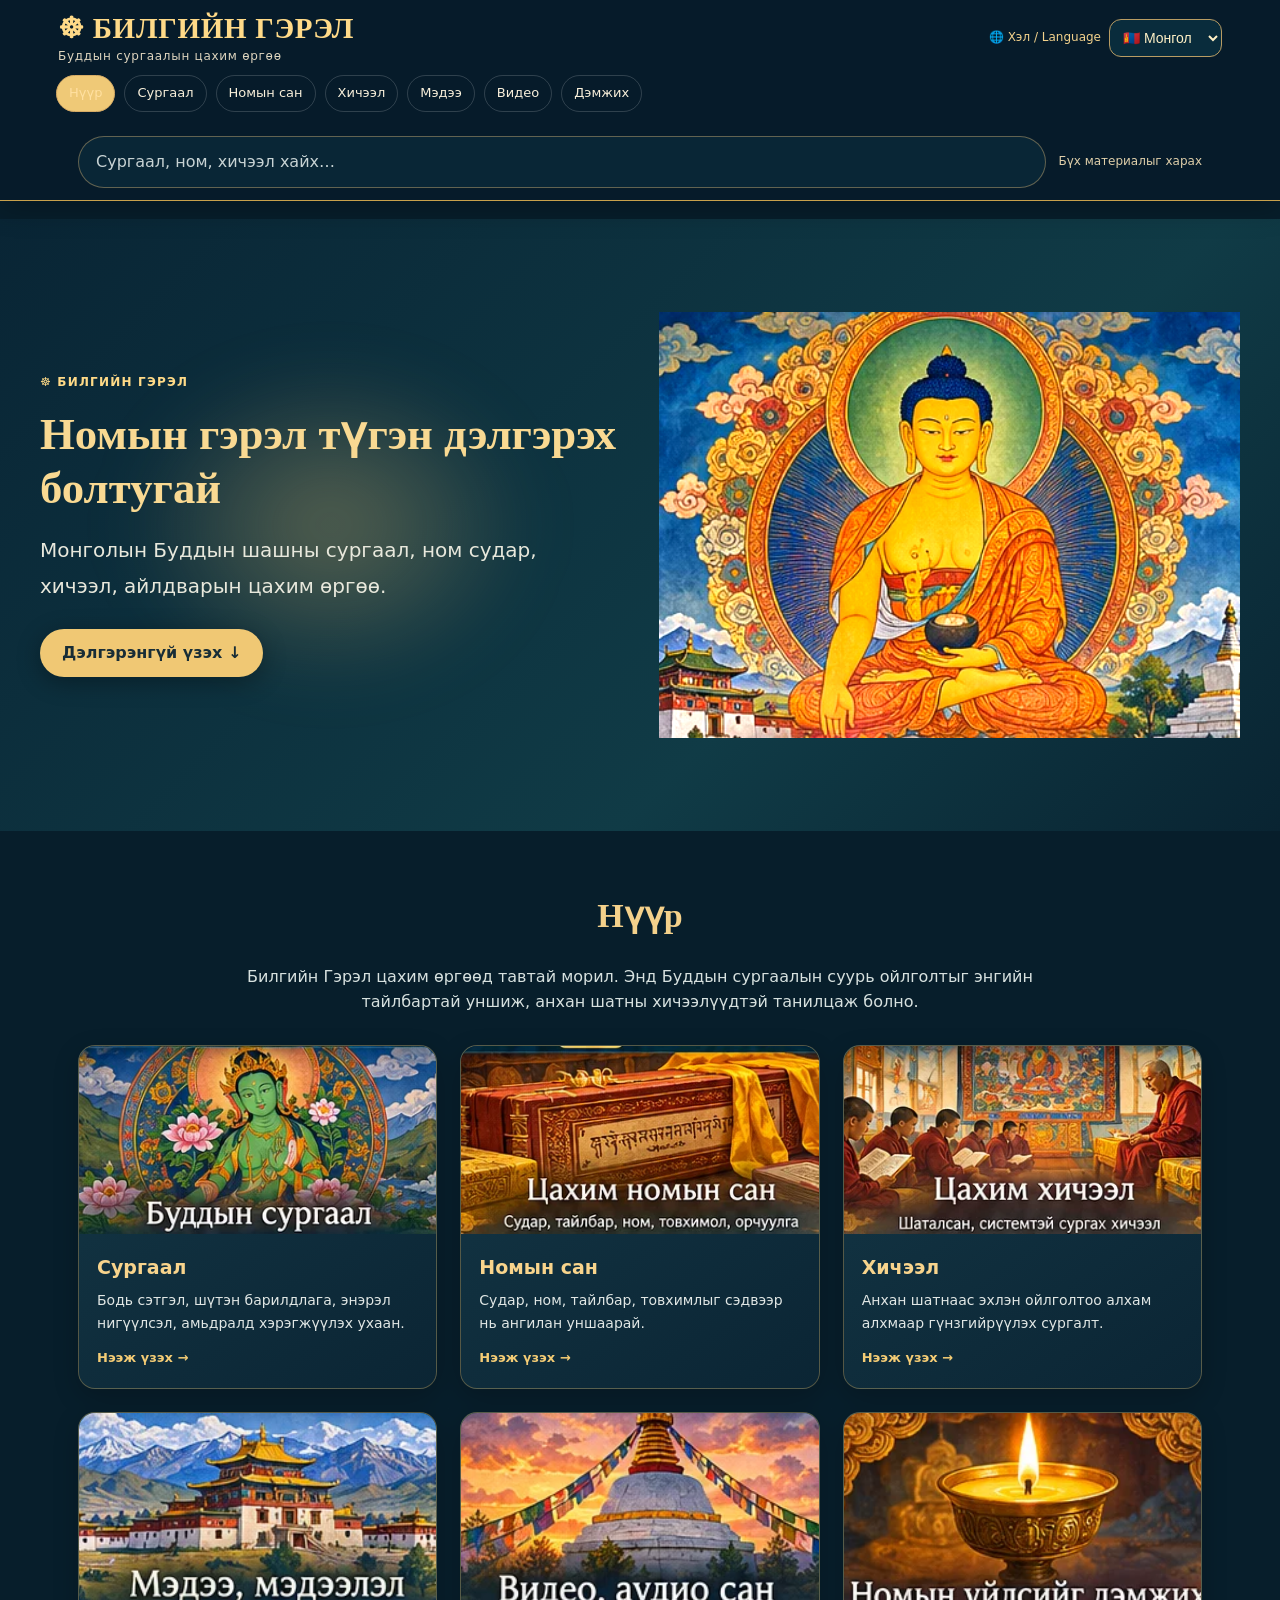
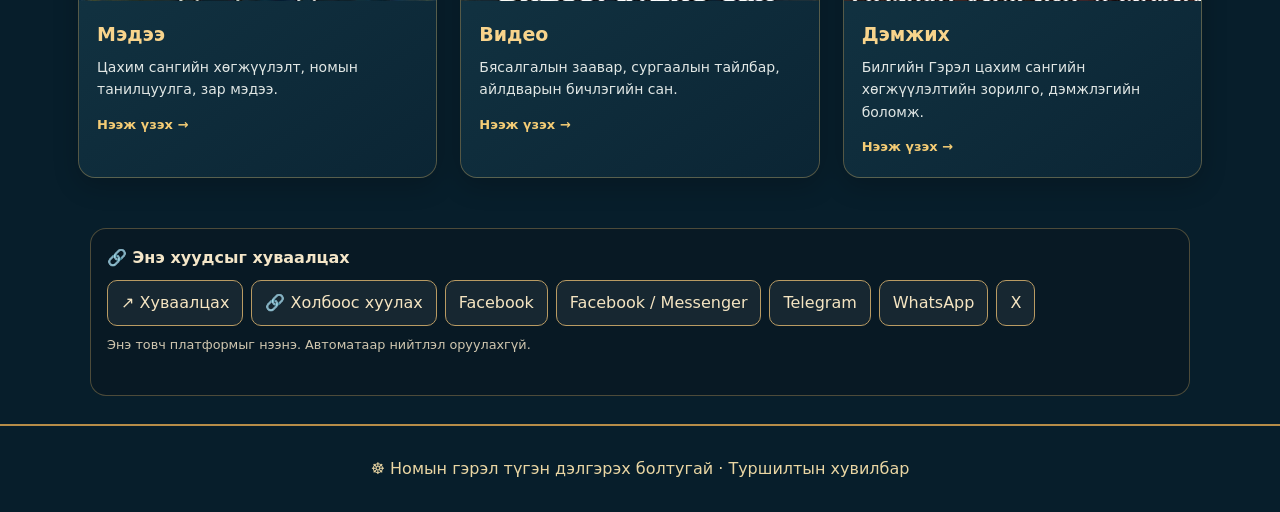
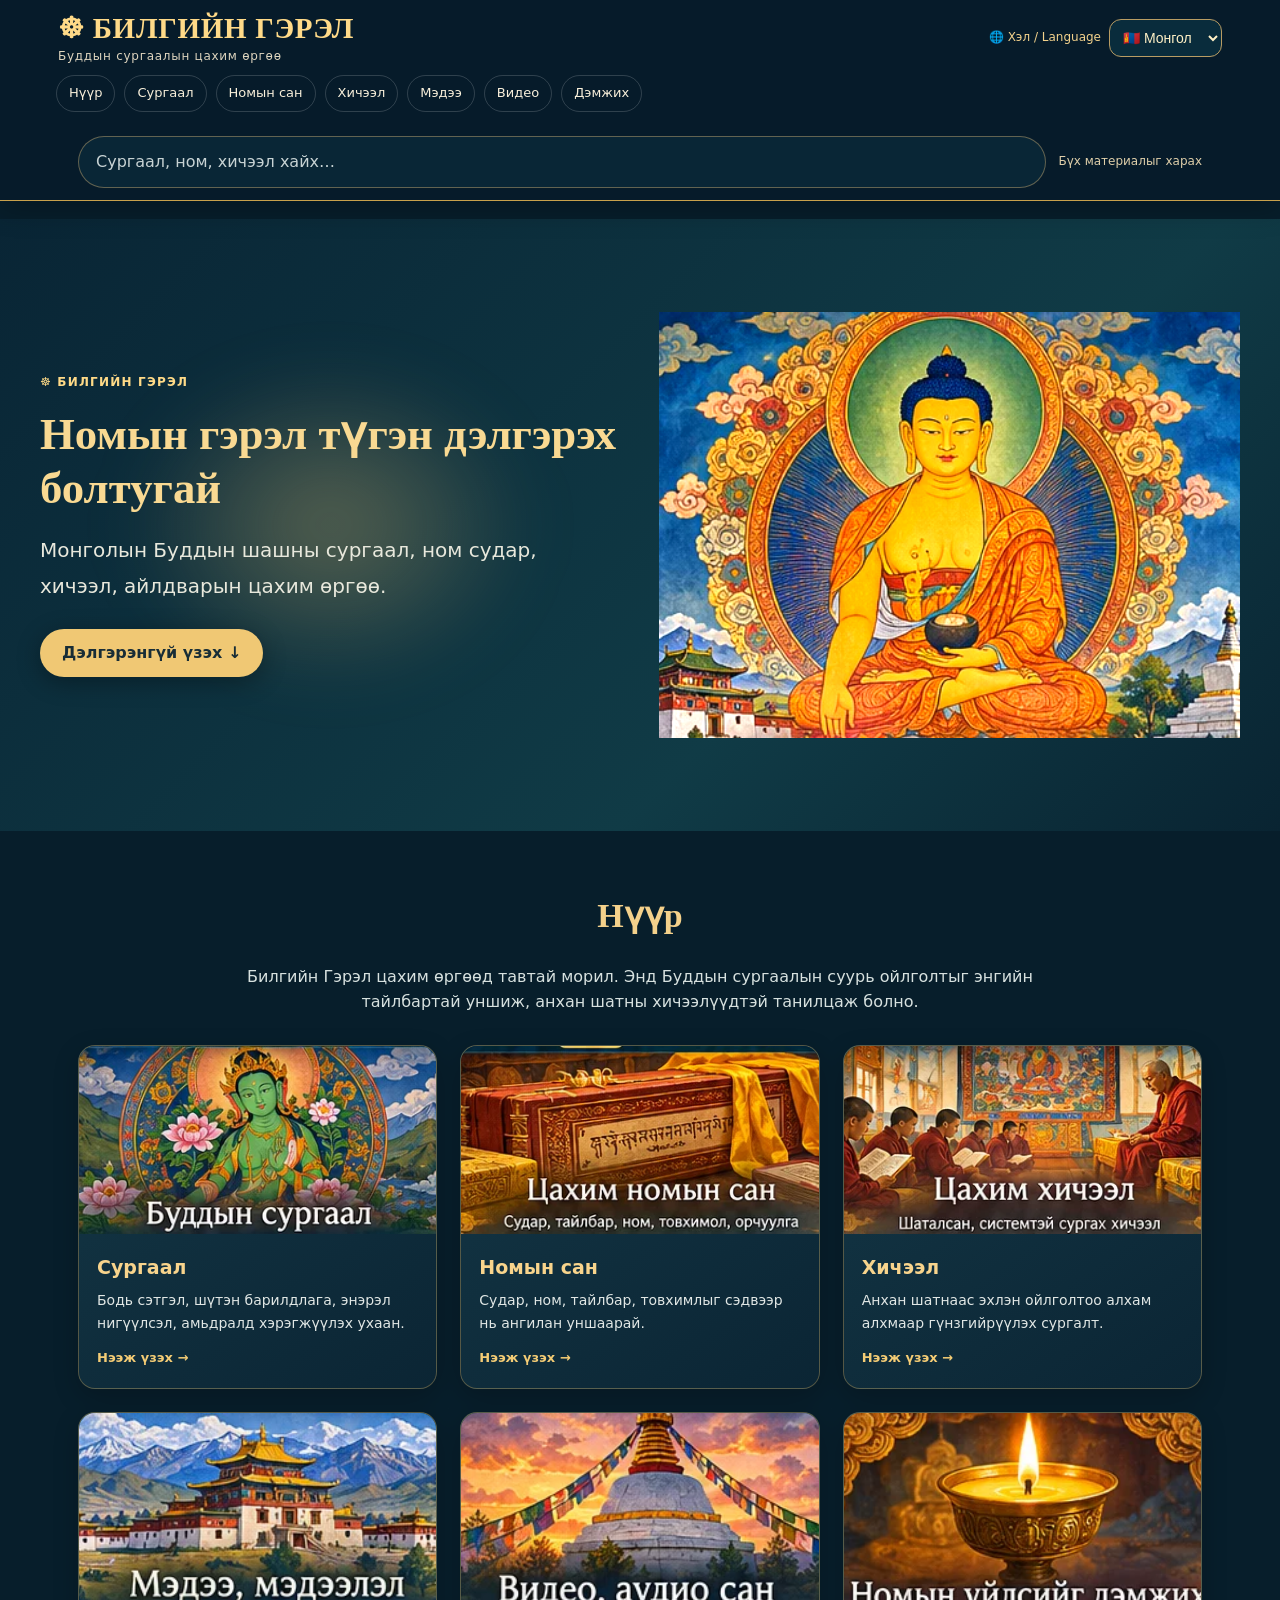
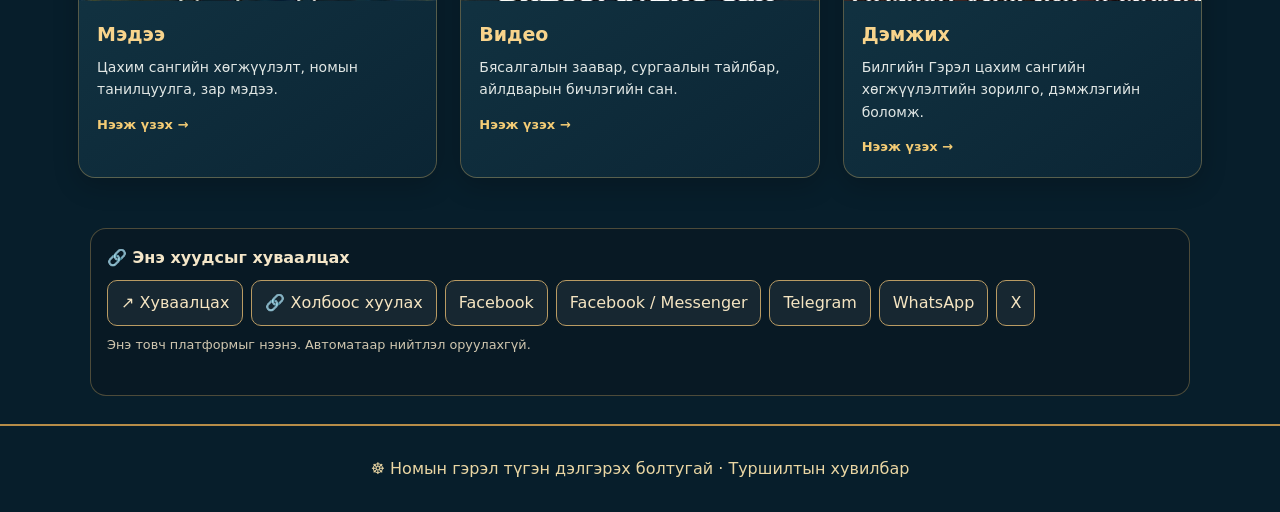
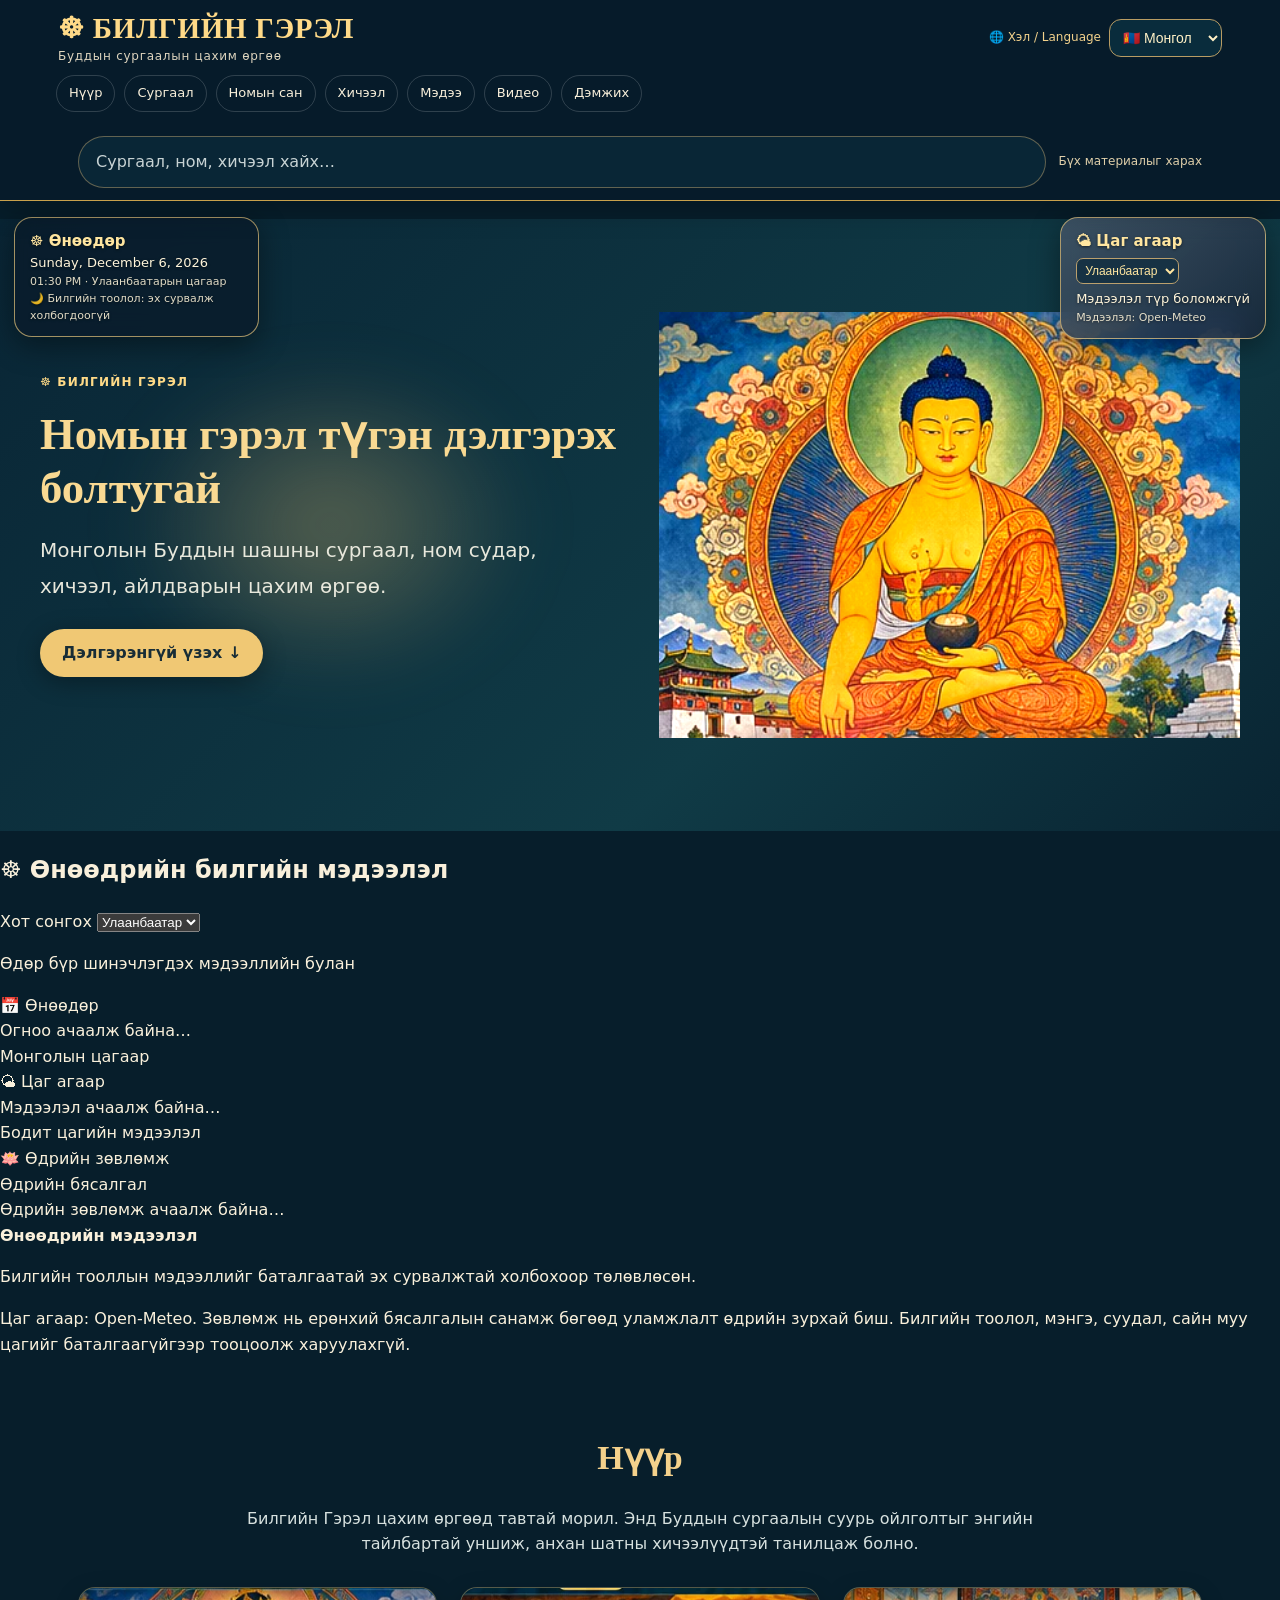
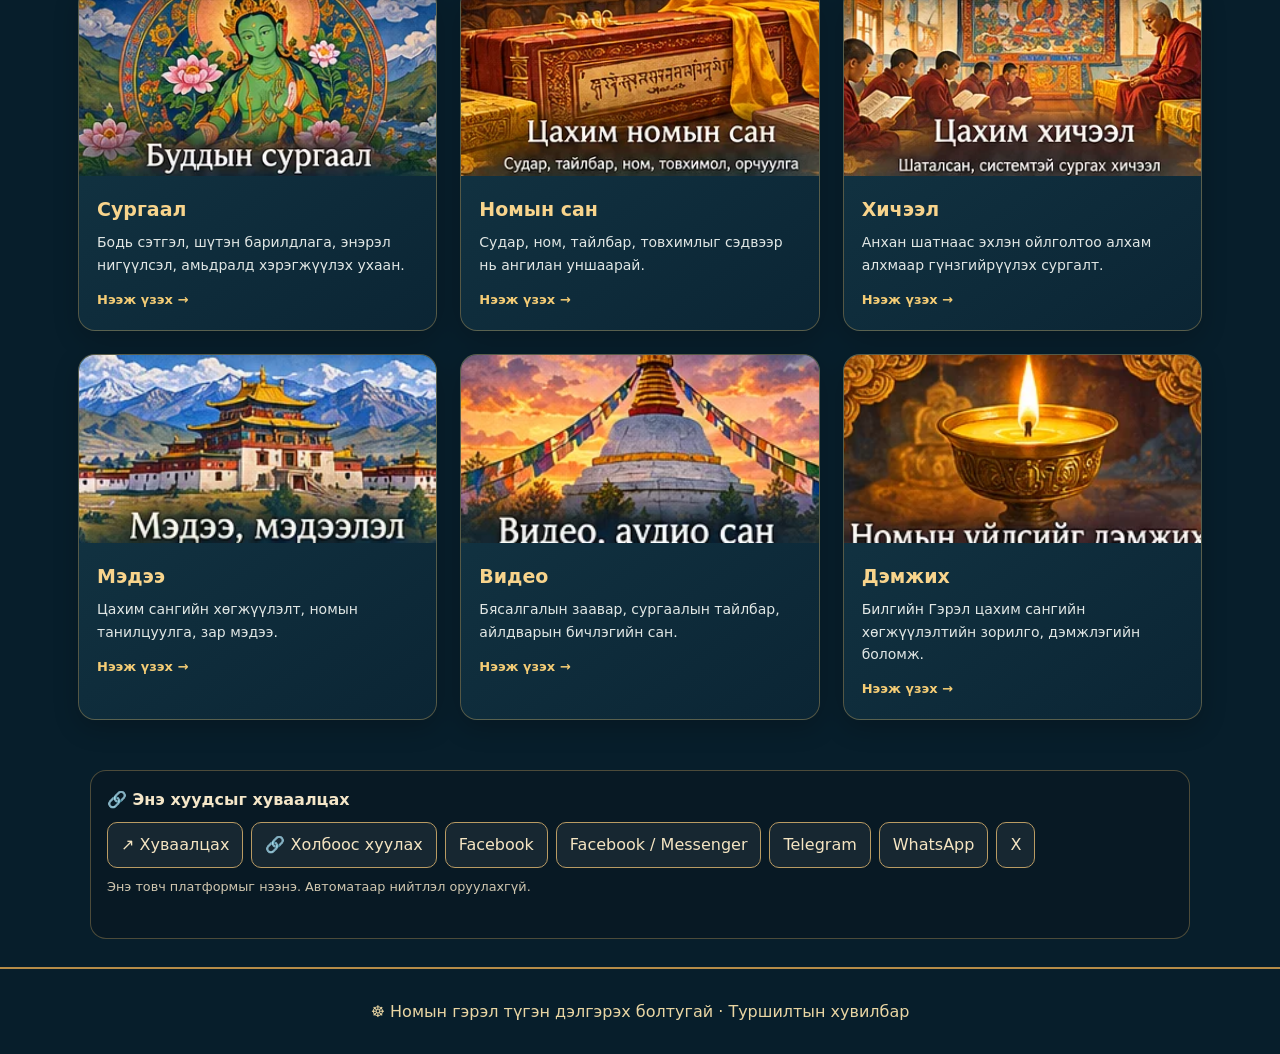
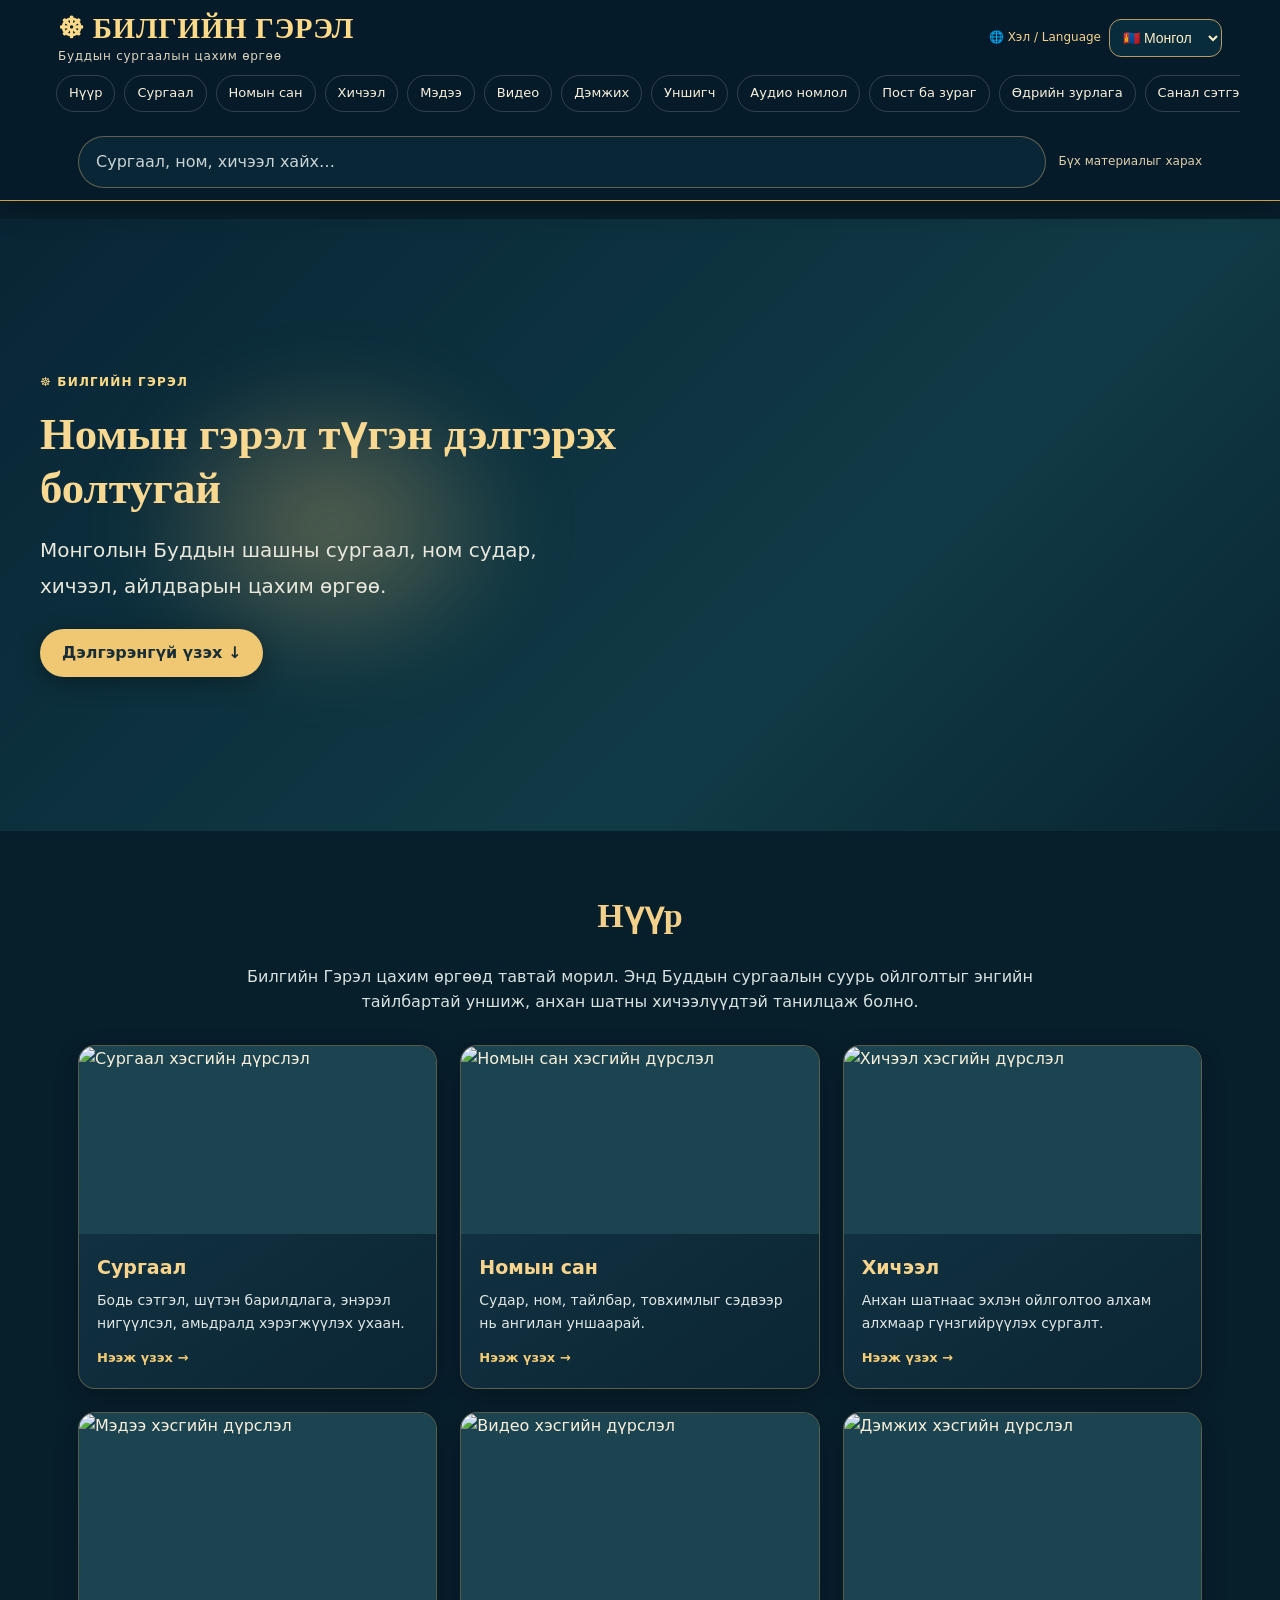
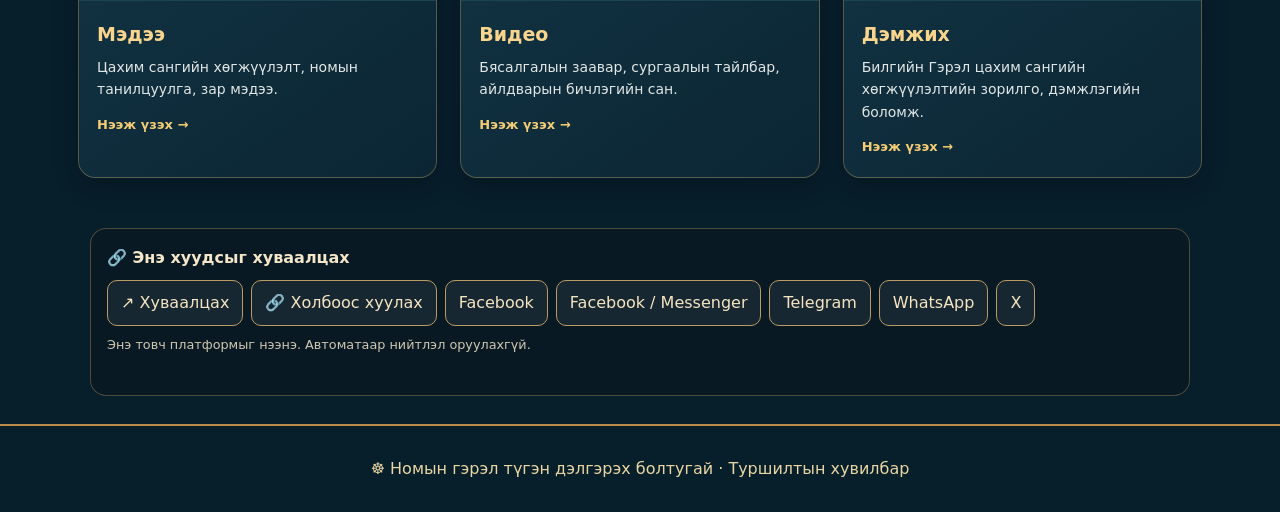
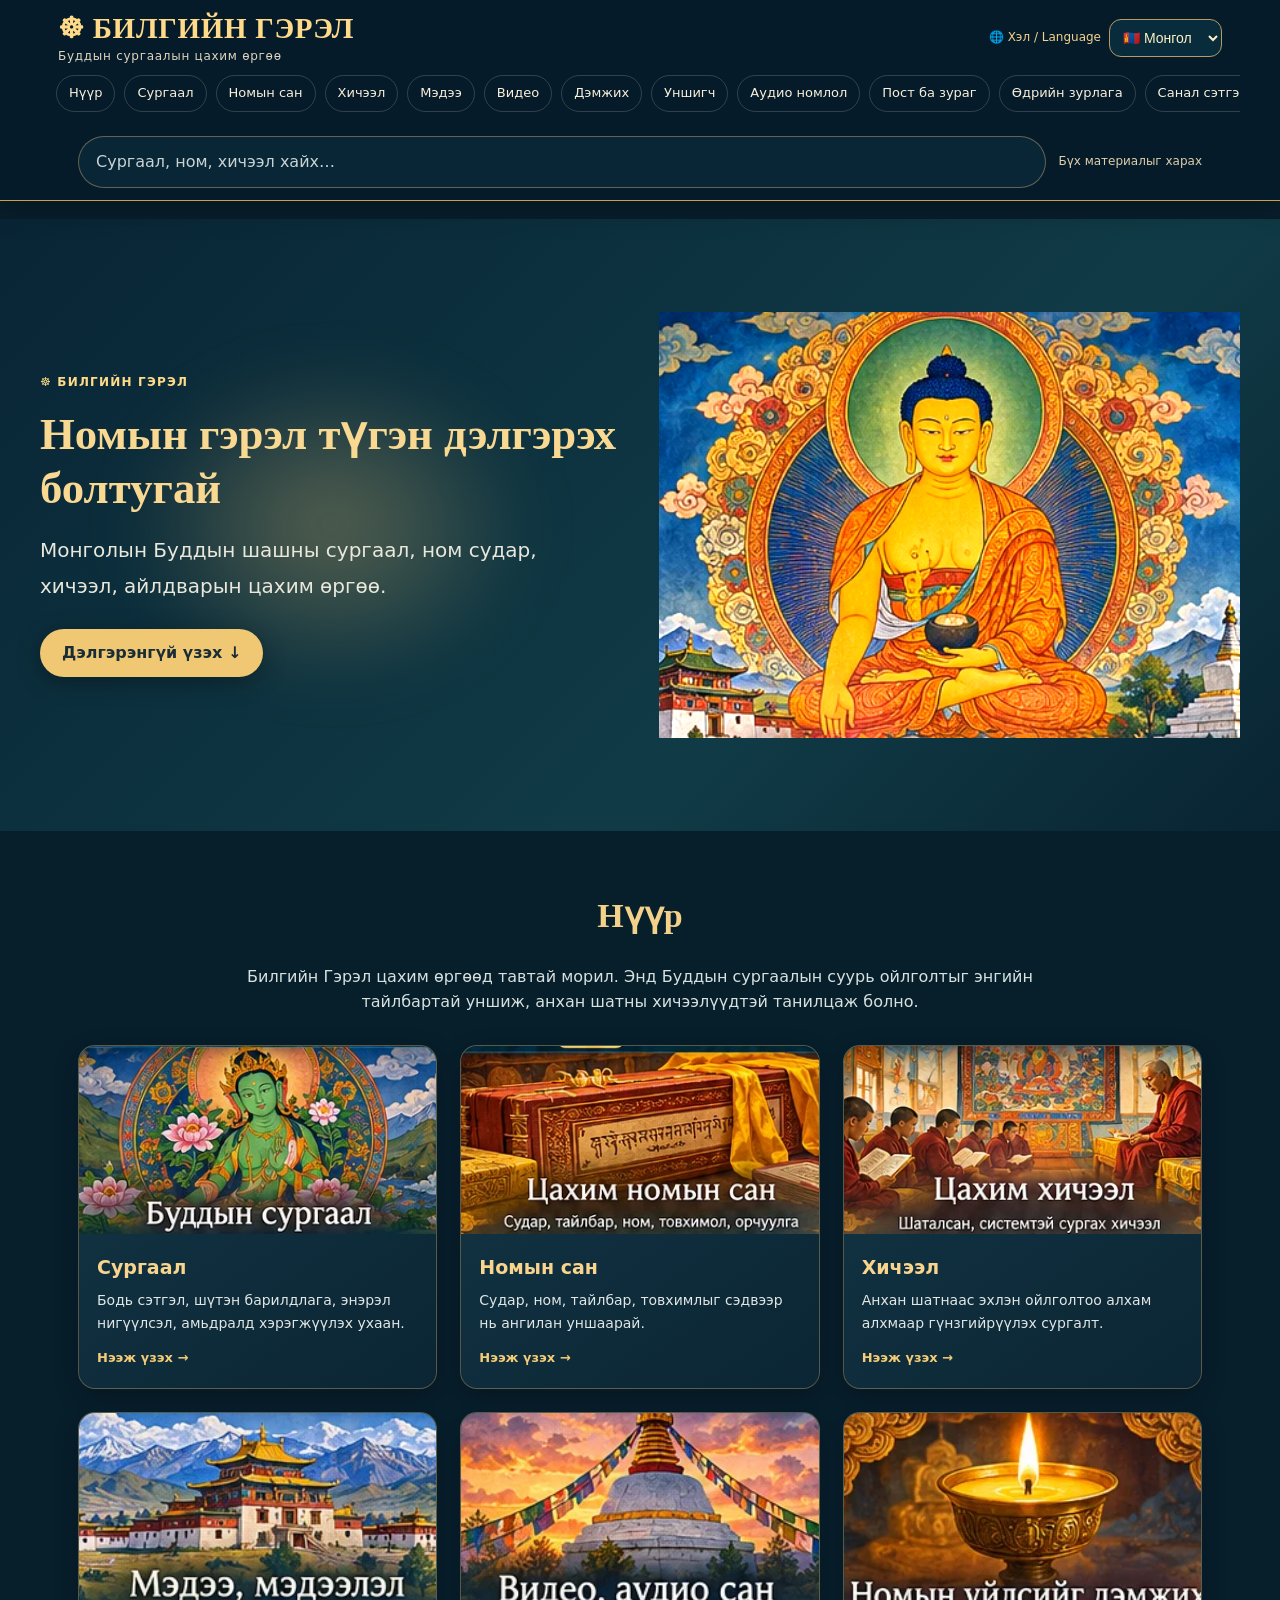
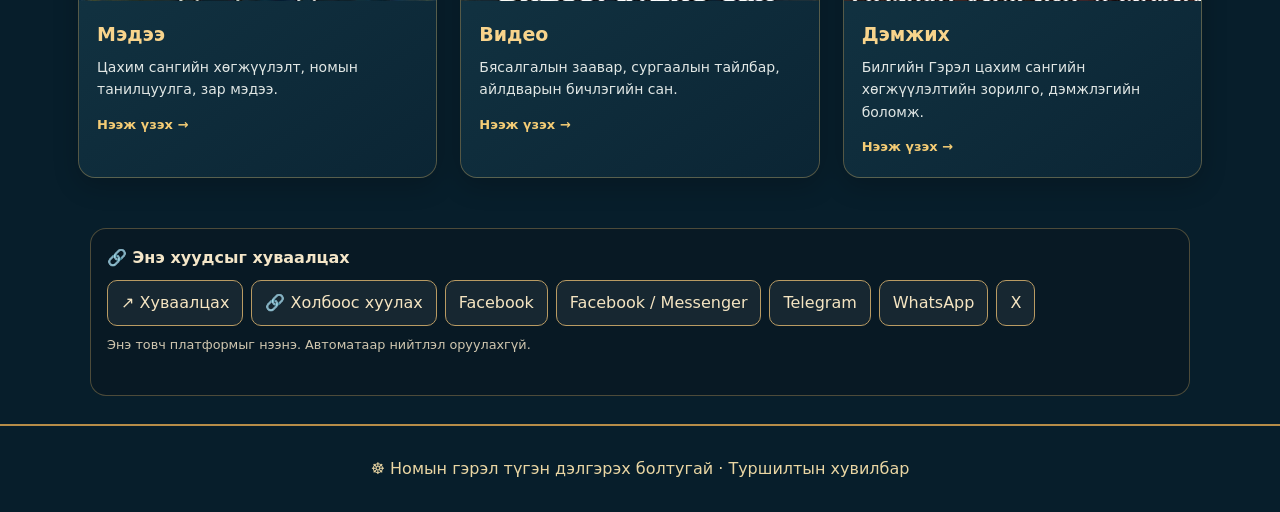
